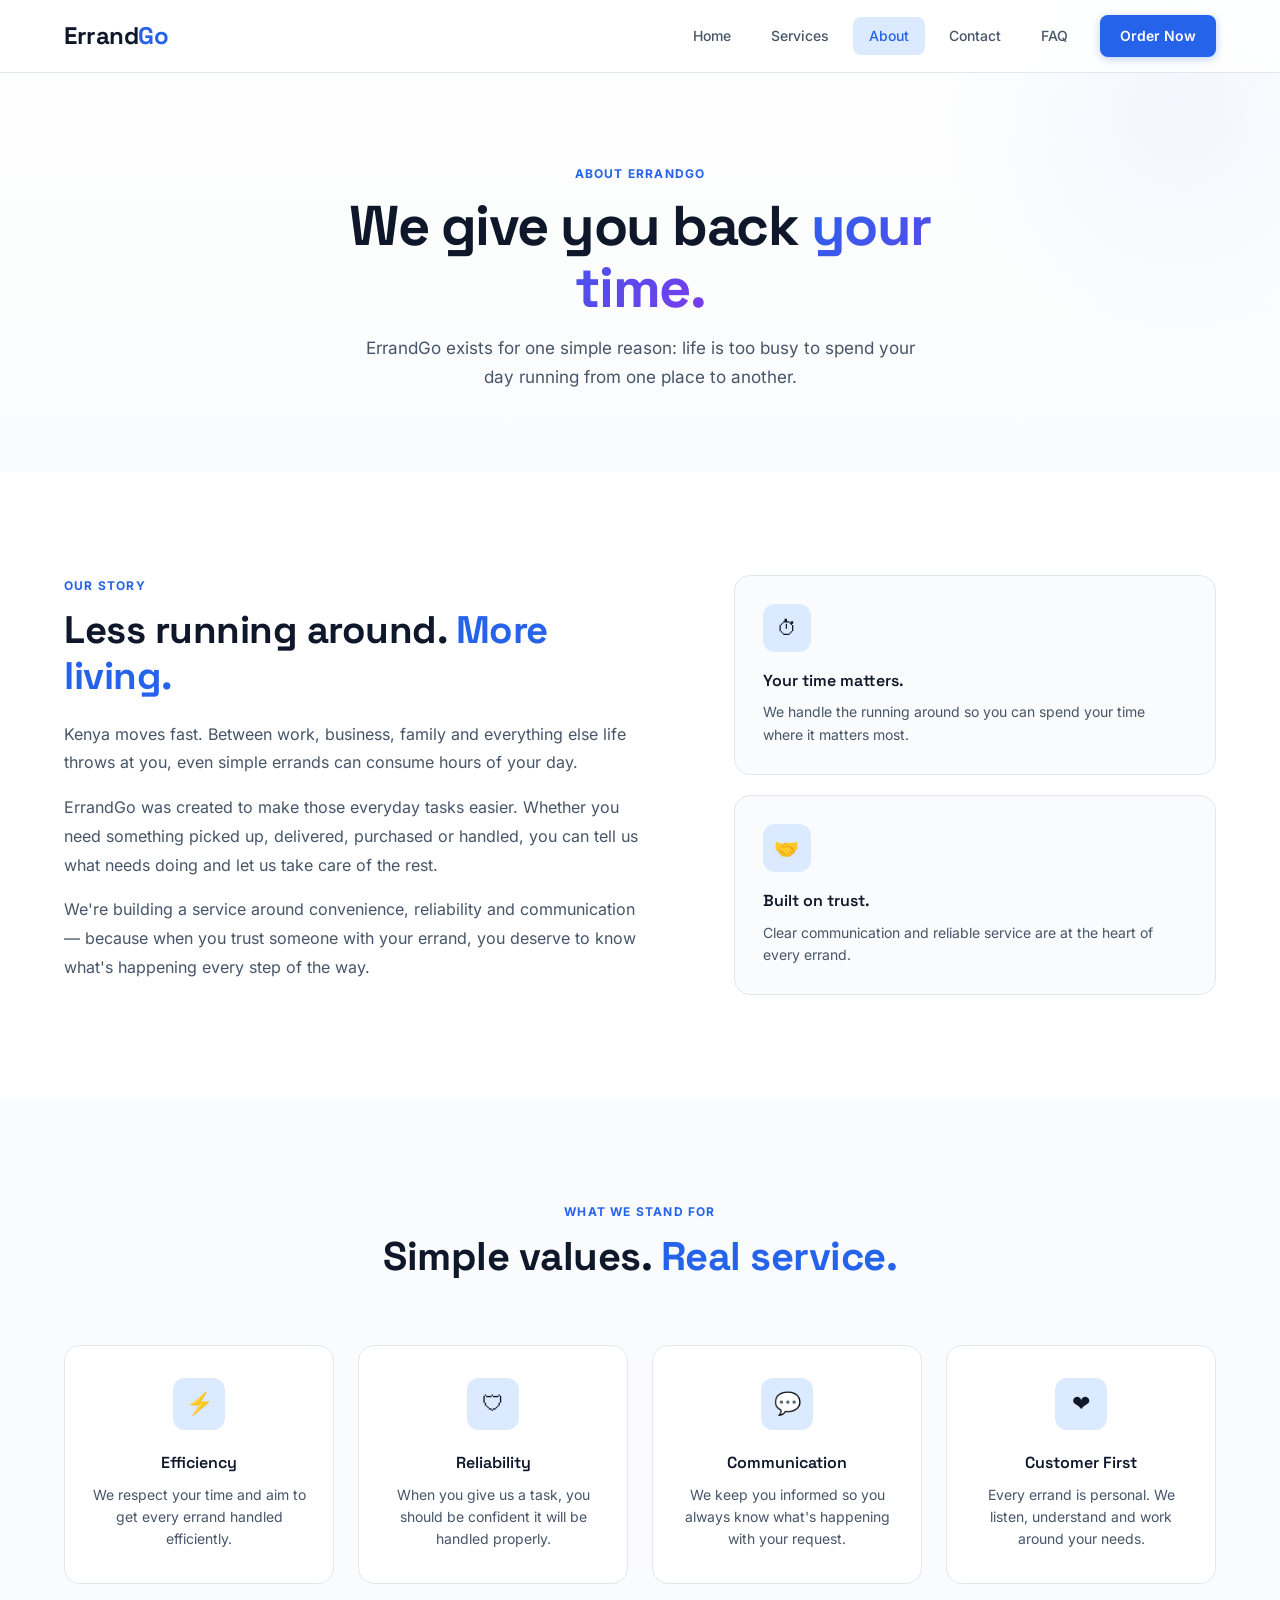
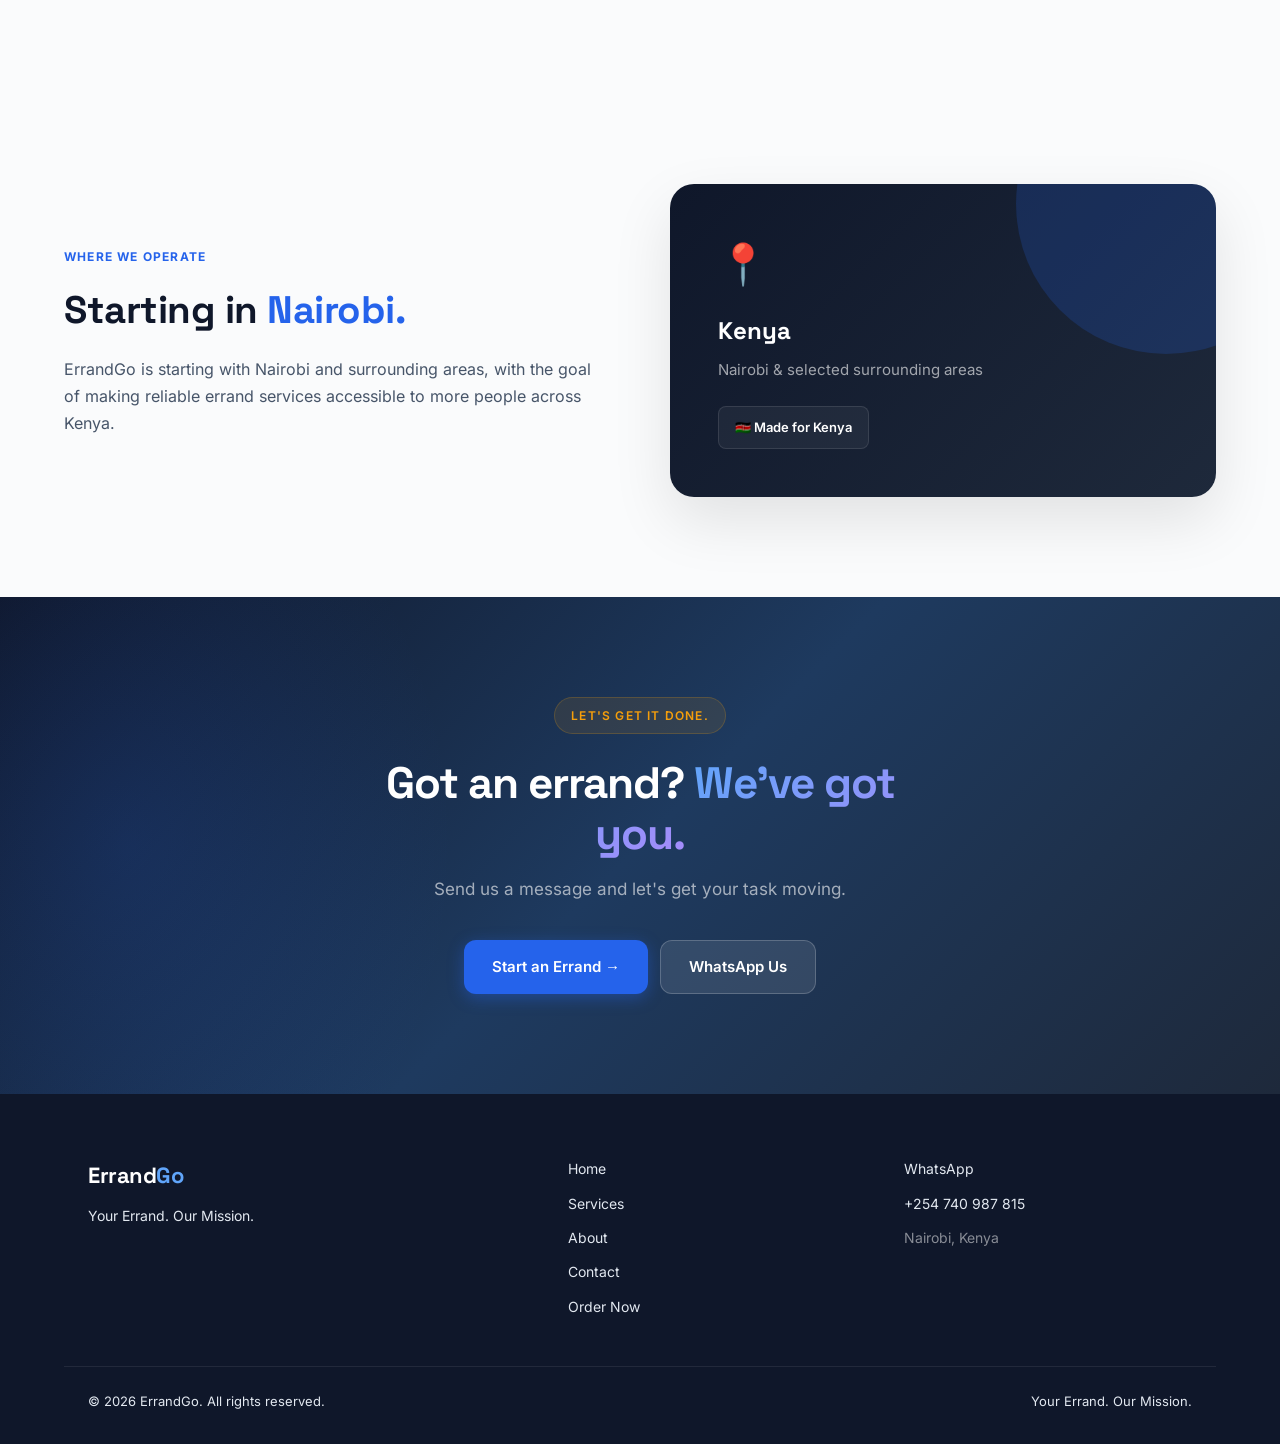
==== about.html @ 39c815e6 "Self-host Inter and Space Grotesk fonts to eliminate layout shift" ====
<!DOCTYPE html>
<html lang="en">

<head>
    <meta charset="UTF-8">

    <meta name="viewport"
          content="width=device-width, initial-scale=1.0">

    <!-- Primary SEO -->
    <title>About ErrandGo Nairobi | Our Story & Mission</title>

    <meta name="description"
          content="Learn about ErrandGo Nairobi, our mission and how we help individuals and businesses save time by handling everyday errands, shopping, deliveries and document runs.">

    <meta name="author"
          content="ErrandGo Nairobi">

    <meta name="robots"
          content="index, follow">

    <meta name="theme-color"
          content="#0f172a">

    <!-- Canonical URL -->
    <link rel="canonical"
          href="https://ochiengdaniel2002-art.github.io/errandgo-nairobi/about.html">

    <!-- Favicons & App Icons -->
<link rel="icon"
      type="image/png"
      sizes="32x32"
      href="favicon-32x32.png">

<link rel="apple-touch-icon"
      sizes="180x180"
      href="apple-touch-icon.png">

<link rel="icon"
      type="image/png"
      sizes="192x192"
      href="icon-192.png">

<link rel="icon"
      type="image/png"
      sizes="512x512"
      href="icon-512.png">

<!-- Web App Manifest -->
<link rel="manifest"
      href="manifest.json">
  <!-- Open Graph / Social Sharing -->
<meta property="og:type"
      content="website">

<meta property="og:title"
      content="About ErrandGo Nairobi | Our Story & Mission">

<meta property="og:description"
      content="Learn about ErrandGo Nairobi, our mission and how we help individuals and businesses save time by handling everyday errands, shopping, deliveries and document runs.">

<meta property="og:url"
      content="https://ochiengdaniel2002-art.github.io/errandgo-nairobi/about.html">

<meta property="og:site_name"
      content="ErrandGo Nairobi">

<meta property="og:locale"
      content="en_KE">

<!-- Open Graph Image -->
<meta property="og:image"
      content="https://ochiengdaniel2002-art.github.io/errandgo-nairobi/og-image.png">

<meta property="og:image:width"
      content="1200">

<meta property="og:image:height"
      content="630">

<meta property="og:image:alt"
      content="ErrandGo Nairobi - Errand and Delivery Services">

<!-- Twitter / X Social Card -->
<meta name="twitter:card"
      content="summary_large_image">

<meta name="twitter:site"
      content="@errandgoNairobi">

<meta name="twitter:creator"
      content="@errandgoNairobi">

<meta name="twitter:title"
      content="About ErrandGo Nairobi | Our Story & Mission">

<meta name="twitter:description"
      content="Learn about ErrandGo Nairobi, our mission and how we help individuals and businesses save time by handling everyday errands, shopping, deliveries and document runs.">

<meta name="twitter:image"
      content="https://ochiengdaniel2002-art.github.io/errandgo-nairobi/og-image.png">

<meta name="twitter:image:alt"
      content="ErrandGo Nairobi - Errand and Delivery Services">

    <!-- Self-hosted fonts -->
    <link rel="preload"
          as="font"
          type="font/woff2"
          href="fonts/inter-latin.woff2"
          crossorigin>

    <link rel="preload"
          as="font"
          type="font/woff2"
          href="fonts/space-grotesk-latin.woff2"
          crossorigin>

    <!-- Main Stylesheet -->
    <link rel="stylesheet"
          href="style.css">

</head>

<body>

<!-- NAVIGATION -->
<header class="navbar">
    <div class="nav-container">
        <a href="index.html" class="logo" aria-label="ErrandGo Home">
            Errand<span>Go</span>
        </a>

        <nav class="nav-links" id="navLinks" aria-label="Main navigation">
            <a href="index.html">Home</a>
<a href="services.html">Services</a>
<a href="about.html" class="active">About</a>
<a href="contact.html">Contact</a>
<a href="index.html#faq">FAQ</a>
<a href="request.html" class="nav-button">Order Now</a>
        </nav>

        <button class="menu-toggle" id="menuToggle" type="button"
                aria-label="Open navigation menu" aria-expanded="false" aria-controls="navLinks">
            <span></span>
            <span></span>
            <span></span>
        </button>
    </div>
</header>

<main>

<!-- PAGE HERO -->
<section class="page-hero">
    <div class="container">
        <div class="page-hero-content">
            <span class="eyebrow">About ErrandGo</span>
            <h1>We give you back <span>your time.</span></h1>
            <p>ErrandGo exists for one simple reason: life is too busy to spend your day running from one place to another.</p>
        </div>
    </div>
</section>

<!-- OUR STORY -->
<section class="about-story">
    <div class="container about-grid">
        <div class="about-text fade-in">
            <span class="eyebrow">Our Story</span>
            <h2>Less running around. <span>More living.</span></h2>
            <p>Kenya moves fast. Between work, business, family and everything else life throws at you, even simple errands can consume hours of your day.</p>
            <p>ErrandGo was created to make those everyday tasks easier. Whether you need something picked up, delivered, purchased or handled, you can tell us what needs doing and let us take care of the rest.</p>
            <p>We're building a service around convenience, reliability and communication &mdash; because when you trust someone with your errand, you deserve to know what's happening every step of the way.</p>
        </div>

        <div class="about-highlight fade-in">
            <div class="highlight-card">
                <span class="highlight-icon">&#9201;</span>
                <h3>Your time matters.</h3>
                <p>We handle the running around so you can spend your time where it matters most.</p>
            </div>
            <div class="highlight-card">
                <span class="highlight-icon">&#129309;</span>
                <h3>Built on trust.</h3>
                <p>Clear communication and reliable service are at the heart of every errand.</p>
            </div>
        </div>
    </div>
</section>

<!-- VALUES -->
<section class="values-section">
    <div class="container">
        <div class="center-heading fade-in">
            <span class="eyebrow">What We Stand For</span>
            <h2>Simple values. <span>Real service.</span></h2>
        </div>

        <div class="values-grid">
            <div class="value-card fade-in">
                <div class="value-icon">&#9889;</div>
                <h3>Efficiency</h3>
                <p>We respect your time and aim to get every errand handled efficiently.</p>
            </div>
            <div class="value-card fade-in">
                <div class="value-icon">&#128737;</div>
                <h3>Reliability</h3>
                <p>When you give us a task, you should be confident it will be handled properly.</p>
            </div>
            <div class="value-card fade-in">
                <div class="value-icon">&#128172;</div>
                <h3>Communication</h3>
                <p>We keep you informed so you always know what's happening with your request.</p>
            </div>
            <div class="value-card fade-in">
                <div class="value-icon">&#10084;</div>
                <h3>Customer First</h3>
                <p>Every errand is personal. We listen, understand and work around your needs.</p>
            </div>
        </div>
    </div>
</section>

<!-- COVERAGE -->
<section class="coverage-section">
    <div class="container coverage-container">
        <div class="fade-in">
            <span class="eyebrow">Where We Operate</span>
            <h2>Starting in <span>Nairobi.</span></h2>
            <p>ErrandGo is starting with Nairobi and surrounding areas, with the goal of making reliable errand services accessible to more people across Kenya.</p>
        </div>

        <div class="coverage-dark-card fade-in">
            <div class="coverage-pin">&#128205;</div>
            <h3>Kenya</h3>
            <p>Nairobi & selected surrounding areas</p>
            <span class="kenya-badge">&#127472;&#127466; Made for Kenya</span>
        </div>
    </div>
</section>

<!-- CTA -->
<section class="cta-section">
    <div class="container">
        <div class="cta-content fade-in">
            <span class="cta-badge">Let's get it done.</span>
            <h2>Got an errand? <span>We've got you.</span></h2>
            <p>Send us a message and let's get your task moving.</p>
            <div class="cta-buttons">
                <a href="request.html" class="cta-button">Start an Errand &rarr;</a>
                <a href="https://wa.me/254740987815?text=Hi%20ErrandGo%2C%20I%27d%20like%20to%20request%20an%20errand."
                   target="_blank" rel="noopener noreferrer" class="cta-button secondary">
                    WhatsApp Us
                </a>
            </div>
        </div>
    </div>
</section>

</main>

<!-- FOOTER -->
<footer class="footer">
    <div class="container">
        <div class="footer-content">
            <div class="footer-brand">
                <a href="index.html" class="logo" aria-label="ErrandGo Home">Errand<span>Go</span></a>
                <p>Your Errand. Our Mission.</p>
            </div>
            <div class="footer-links">
                <a href="index.html">Home</a>
                <a href="services.html">Services</a>
                <a href="about.html">About</a>
                <a href="contact.html">Contact</a>
                <a href="request.html">Order Now</a>
            </div>
            <div class="footer-contact">
                <a href="https://wa.me/254740987815" target="_blank" rel="noopener noreferrer">WhatsApp</a>
                <a href="tel:+254740987815">+254 740 987 815</a>
                <span>Nairobi, Kenya</span>
            </div>
        </div>
        <div class="footer-bottom">
            <p>&copy; <span id="currentYear">2026</span> ErrandGo. All rights reserved.</p>
            <p>Your Errand. Our Mission.</p>
        </div>
    </div>
</footer>

<script src="script.js" defer></script>

</body>
</html>
---- style.css ----
/* =====================================================
   SELF-HOSTED FONTS (SIL Open Font License 1.1)
   Inter: https://rsms.me/inter/  |  Space Grotesk: https://github.com/floriankarsten/space-grotesk
===================================================== */

@font-face {
    font-family: 'Inter';
    font-style: normal;
    font-weight: 400;
    font-display: optional;
    src: url(fonts/inter-latin.woff2) format('woff2');
    unicode-range: U+0000-00FF, U+0131, U+0152-0153, U+02BB-02BC, U+02C6, U+02DA, U+02DC, U+0304, U+0308, U+0329, U+2000-206F, U+20AC, U+2122, U+2191, U+2193, U+2212, U+2215, U+FEFF, U+FFFD;
}

@font-face {
    font-family: 'Inter';
    font-style: normal;
    font-weight: 400;
    font-display: optional;
    src: url(fonts/inter-latin-ext.woff2) format('woff2');
    unicode-range: U+0100-02BA, U+02BD-02C5, U+02C7-02CC, U+02CE-02D7, U+02DD-02FF, U+0304, U+0308, U+0329, U+1D00-1DBF, U+1E00-1E9F, U+1EF2-1EFF, U+2020, U+20A0-20AB, U+20AD-20C0, U+2113, U+2C60-2C7F, U+A720-A7FF;
}

@font-face {
    font-family: 'Inter';
    font-style: normal;
    font-weight: 500;
    font-display: optional;
    src: url(fonts/inter-latin.woff2) format('woff2');
    unicode-range: U+0000-00FF, U+0131, U+0152-0153, U+02BB-02BC, U+02C6, U+02DA, U+02DC, U+0304, U+0308, U+0329, U+2000-206F, U+20AC, U+2122, U+2191, U+2193, U+2212, U+2215, U+FEFF, U+FFFD;
}

@font-face {
    font-family: 'Inter';
    font-style: normal;
    font-weight: 500;
    font-display: optional;
    src: url(fonts/inter-latin-ext.woff2) format('woff2');
    unicode-range: U+0100-02BA, U+02BD-02C5, U+02C7-02CC, U+02CE-02D7, U+02DD-02FF, U+0304, U+0308, U+0329, U+1D00-1DBF, U+1E00-1E9F, U+1EF2-1EFF, U+2020, U+20A0-20AB, U+20AD-20C0, U+2113, U+2C60-2C7F, U+A720-A7FF;
}

@font-face {
    font-family: 'Inter';
    font-style: normal;
    font-weight: 600;
    font-display: optional;
    src: url(fonts/inter-latin.woff2) format('woff2');
    unicode-range: U+0000-00FF, U+0131, U+0152-0153, U+02BB-02BC, U+02C6, U+02DA, U+02DC, U+0304, U+0308, U+0329, U+2000-206F, U+20AC, U+2122, U+2191, U+2193, U+2212, U+2215, U+FEFF, U+FFFD;
}

@font-face {
    font-family: 'Inter';
    font-style: normal;
    font-weight: 600;
    font-display: optional;
    src: url(fonts/inter-latin-ext.woff2) format('woff2');
    unicode-range: U+0100-02BA, U+02BD-02C5, U+02C7-02CC, U+02CE-02D7, U+02DD-02FF, U+0304, U+0308, U+0329, U+1D00-1DBF, U+1E00-1E9F, U+1EF2-1EFF, U+2020, U+20A0-20AB, U+20AD-20C0, U+2113, U+2C60-2C7F, U+A720-A7FF;
}

@font-face {
    font-family: 'Inter';
    font-style: normal;
    font-weight: 700;
    font-display: optional;
    src: url(fonts/inter-latin.woff2) format('woff2');
    unicode-range: U+0000-00FF, U+0131, U+0152-0153, U+02BB-02BC, U+02C6, U+02DA, U+02DC, U+0304, U+0308, U+0329, U+2000-206F, U+20AC, U+2122, U+2191, U+2193, U+2212, U+2215, U+FEFF, U+FFFD;
}

@font-face {
    font-family: 'Inter';
    font-style: normal;
    font-weight: 700;
    font-display: optional;
    src: url(fonts/inter-latin-ext.woff2) format('woff2');
    unicode-range: U+0100-02BA, U+02BD-02C5, U+02C7-02CC, U+02CE-02D7, U+02DD-02FF, U+0304, U+0308, U+0329, U+1D00-1DBF, U+1E00-1E9F, U+1EF2-1EFF, U+2020, U+20A0-20AB, U+20AD-20C0, U+2113, U+2C60-2C7F, U+A720-A7FF;
}

@font-face {
    font-family: 'Space Grotesk';
    font-style: normal;
    font-weight: 600;
    font-display: optional;
    src: url(fonts/space-grotesk-latin.woff2) format('woff2');
    unicode-range: U+0000-00FF, U+0131, U+0152-0153, U+02BB-02BC, U+02C6, U+02DA, U+02DC, U+0304, U+0308, U+0329, U+2000-206F, U+20AC, U+2122, U+2191, U+2193, U+2212, U+2215, U+FEFF, U+FFFD;
}

@font-face {
    font-family: 'Space Grotesk';
    font-style: normal;
    font-weight: 600;
    font-display: optional;
    src: url(fonts/space-grotesk-latin-ext.woff2) format('woff2');
    unicode-range: U+0100-02BA, U+02BD-02C5, U+02C7-02CC, U+02CE-02D7, U+02DD-02FF, U+0304, U+0308, U+0329, U+1D00-1DBF, U+1E00-1E9F, U+1EF2-1EFF, U+2020, U+20A0-20AB, U+20AD-20C0, U+2113, U+2C60-2C7F, U+A720-A7FF;
}

@font-face {
    font-family: 'Space Grotesk';
    font-style: normal;
    font-weight: 700;
    font-display: optional;
    src: url(fonts/space-grotesk-latin.woff2) format('woff2');
    unicode-range: U+0000-00FF, U+0131, U+0152-0153, U+02BB-02BC, U+02C6, U+02DA, U+02DC, U+0304, U+0308, U+0329, U+2000-206F, U+20AC, U+2122, U+2191, U+2193, U+2212, U+2215, U+FEFF, U+FFFD;
}

@font-face {
    font-family: 'Space Grotesk';
    font-style: normal;
    font-weight: 700;
    font-display: optional;
    src: url(fonts/space-grotesk-latin-ext.woff2) format('woff2');
    unicode-range: U+0100-02BA, U+02BD-02C5, U+02C7-02CC, U+02CE-02D7, U+02DD-02FF, U+0304, U+0308, U+0329, U+1D00-1DBF, U+1E00-1E9F, U+1EF2-1EFF, U+2020, U+20A0-20AB, U+20AD-20C0, U+2113, U+2C60-2C7F, U+A720-A7FF;
}

/* =========================================================
   ERRANDGO — PROFESSIONAL DESIGN SYSTEM
   "Your Errand. Our Mission."
========================================================= */

/* =========================================================
   1. RESET & TOKENS
========================================================= */

*,
*::before,
*::after {
    margin: 0;
    padding: 0;
    box-sizing: border-box;
}

:root {
    --color-bg: #fafbfc;
    --color-surface: #ffffff;
    --color-text: #0f172a;
    --color-text-secondary: #475569;
    --color-text-muted: #94a3b8;
    --color-primary: #2563eb;
    --color-primary-dark: #1d4ed8;
    --color-primary-light: #dbeafe;
    --color-accent: #f59e0b;
    --color-accent-light: #fef3c7;
    --color-success: #16a34a;
    --color-success-light: #dcfce7;
    --color-border: #e2e8f0;
    --color-border-light: #f1f5f9;
    --font-body: 'Inter', -apple-system, BlinkMacSystemFont, sans-serif;
    --font-heading: 'Space Grotesk', 'Inter', sans-serif;
    --shadow-sm: 0 1px 2px rgba(0, 0, 0, 0.04);
    --shadow-md: 0 4px 12px rgba(0, 0, 0, 0.06);
    --shadow-lg: 0 12px 40px rgba(0, 0, 0, 0.08);
    --shadow-xl: 0 24px 60px rgba(0, 0, 0, 0.1);
    --radius-sm: 8px;
    --radius-md: 12px;
    --radius-lg: 16px;
    --radius-xl: 24px;
    --transition: 0.25s cubic-bezier(0.4, 0, 0.2, 1);
}

html {
    scroll-behavior: smooth;
    -webkit-font-smoothing: antialiased;
    -moz-osx-font-smoothing: grayscale;
}

body {
    font-family: var(--font-body);
    font-size: 16px;
    line-height: 1.6;
    color: var(--color-text);
    background: var(--color-bg);
    overflow-x: hidden;
}

body.menu-open {
    overflow: hidden;
}

img {
    max-width: 100%;
    display: block;
}

a {
    color: inherit;
    text-decoration: none;
}

button,
input,
select,
textarea {
    font: inherit;
}

button {
    cursor: pointer;
}

.container {
    max-width: 1200px;
    margin: 0 auto;
    padding: 0 24px;
}

/* =========================================================
   2. NAVBAR
========================================================= */

.navbar {
    position: fixed;
    top: 0;
    left: 0;
    right: 0;
    z-index: 1000;
    background: rgba(255, 255, 255, 0.85);
    backdrop-filter: blur(20px) saturate(180%);
    -webkit-backdrop-filter: blur(20px) saturate(180%);
    border-bottom: 1px solid var(--color-border);
    transition: var(--transition);
}

.navbar.scrolled {
    box-shadow: var(--shadow-md);
}

.nav-container {
    max-width: 1200px;
    margin: 0 auto;
    padding: 0 24px;
    display: flex;
    align-items: center;
    justify-content: space-between;
    height: 72px;
}

.logo {
    font-family: var(--font-heading);
    font-size: 1.5rem;
    font-weight: 700;
    color: var(--color-text);
    text-decoration: none;
    letter-spacing: -0.5px;
}

.logo span {
    color: var(--color-primary);
}

.nav-links {
    display: flex;
    align-items: center;
    gap: 8px;
}

.nav-links a {
    font-size: 0.875rem;
    font-weight: 500;
    color: var(--color-text-secondary);
    text-decoration: none;
    padding: 8px 16px;
    border-radius: var(--radius-sm);
    transition: var(--transition);
}

.nav-links a:hover,
.nav-links a.active {
    color: var(--color-primary);
    background: var(--color-primary-light);
}

.nav-links .nav-button {
    background: var(--color-primary);
    color: #ffffff !important;
    padding: 10px 20px;
    border-radius: var(--radius-sm);
    font-weight: 600;
    margin-left: 8px;
    box-shadow: 0 2px 8px rgba(37, 99, 235, 0.3);
    transition: var(--transition);
}

.nav-links .nav-button:hover {
    background: var(--color-primary-dark);
    color: #ffffff !important;
    transform: translateY(-1px);
    box-shadow: 0 4px 16px rgba(37, 99, 235, 0.4);
}
/* Active Order Now button */
.nav-links .nav-button.active {
    background: var(--color-primary-dark);
    color: #ffffff !important;
    box-shadow: 0 4px 16px rgba(37, 99, 235, 0.4);
}
.menu-toggle {
    display: none;
    flex-direction: column;
    gap: 5px;
    background: none;
    border: none;
    cursor: pointer;
    padding: 8px;
    border-radius: var(--radius-sm);
    transition: var(--transition);
}

.menu-toggle:hover {
    background: var(--color-border-light);
}

.menu-toggle span {
    display: block;
    width: 22px;
    height: 2px;
    background: var(--color-text);
    border-radius: 2px;
    transition: var(--transition);
}

.menu-toggle.active span:nth-child(1) {
    transform: translateY(7px) rotate(45deg);
}

.menu-toggle.active span:nth-child(2) {
    opacity: 0;
    width: 0;
}

.menu-toggle.active span:nth-child(3) {
    transform: translateY(-7px) rotate(-45deg);
}

/* =========================================================
   3. HERO (HOMEPAGE)
========================================================= */

.hero {
    padding: 160px 0 100px;
    background: linear-gradient(180deg, #ffffff 0%, var(--color-bg) 100%);
    position: relative;
    overflow: hidden;
}

.hero::before {
    content: '';
    position: absolute;
    top: -200px;
    right: -200px;
    width: 600px;
    height: 600px;
    background: radial-gradient(circle, rgba(37, 99, 235, 0.06) 0%, transparent 70%);
    border-radius: 50%;
    pointer-events: none;
}

.hero::after {
    content: '';
    position: absolute;
    bottom: -100px;
    left: -100px;
    width: 400px;
    height: 400px;
    background: radial-gradient(circle, rgba(245, 158, 11, 0.04) 0%, transparent 70%);
    border-radius: 50%;
    pointer-events: none;
}

.hero-grid {
    display: grid;
    grid-template-columns: 1fr 1fr;
    gap: 80px;
    align-items: center;
}

.hero-badge {
    display: inline-flex;
    align-items: center;
    gap: 8px;
    font-size: 0.8rem;
    font-weight: 600;
    text-transform: uppercase;
    letter-spacing: 0.8px;
    color: var(--color-primary);
    background: var(--color-primary-light);
    padding: 8px 16px;
    border-radius: 100px;
    margin-bottom: 24px;
}

.hero-content h1 {
    font-family: var(--font-heading);
    font-size: clamp(2.5rem, 5vw, 3.75rem);
    font-weight: 800;
    line-height: 1.1;
    letter-spacing: -1.5px;
    color: var(--color-text);
    margin-bottom: 20px;
}

.hero-content h1 span {
    background: linear-gradient(135deg, var(--color-primary), #7c3aed);
    -webkit-background-clip: text;
    -webkit-text-fill-color: transparent;
    background-clip: text;
}

.hero-content > p {
    font-size: 1.125rem;
    line-height: 1.7;
    color: var(--color-text-secondary);
    max-width: 480px;
    margin-bottom: 36px;
}

.hero-buttons {
    display: flex;
    gap: 12px;
    flex-wrap: wrap;
    margin-bottom: 48px;
}

.hero-button {
    display: inline-flex;
    align-items: center;
    gap: 8px;
    padding: 14px 28px;
    font-size: 0.9375rem;
    font-weight: 600;
    text-decoration: none;
    border-radius: var(--radius-md);
    transition: var(--transition);
}

.hero-button.primary {
    background: var(--color-primary);
    color: #ffffff;
    box-shadow: 0 4px 16px rgba(37, 99, 235, 0.3);
}

.hero-button.primary:hover {
    background: var(--color-primary-dark);
    transform: translateY(-2px);
    box-shadow: 0 8px 24px rgba(37, 99, 235, 0.35);
}

.hero-button.secondary {
    background: var(--color-surface);
    color: var(--color-text);
    border: 1px solid var(--color-border);
    box-shadow: var(--shadow-sm);
}

.hero-button.secondary:hover {
    border-color: var(--color-primary);
    color: var(--color-primary);
    transform: translateY(-2px);
    box-shadow: var(--shadow-md);
}

.hero-trust {
    display: flex;
    gap: 32px;
}

.trust-item {
    display: flex;
    align-items: center;
    gap: 12px;
}

.trust-icon {
    width: 40px;
    height: 40px;
    display: flex;
    align-items: center;
    justify-content: center;
    background: var(--color-border-light);
    border-radius: var(--radius-sm);
    font-size: 1.125rem;
}

.trust-item strong {
    display: block;
    font-size: 0.875rem;
    font-weight: 600;
    color: var(--color-text);
}

.trust-item small {
    font-size: 0.75rem;
    color: var(--color-text-muted);
}

/* Hero Visual */
.hero-visual {
    position: relative;
    display: flex;
    justify-content: center;
    align-items: center;
}

.hero-circle {
    position: absolute;
    width: 380px;
    height: 380px;
    border-radius: 50%;
    background: linear-gradient(135deg, var(--color-primary-light), #ede9fe);
    opacity: 0.6;
}

.phone-card {
    position: relative;
    width: 300px;
    background: var(--color-surface);
    border-radius: var(--radius-xl);
    box-shadow: var(--shadow-xl);
    padding: 24px;
    border: 1px solid var(--color-border);
    animation: float 6s ease-in-out infinite;
}

@keyframes float {
    0%, 100% { transform: translateY(0px); }
    50% { transform: translateY(-12px); }
}

.phone-top {
    display: flex;
    justify-content: space-between;
    align-items: center;
    padding-bottom: 16px;
    border-bottom: 1px solid var(--color-border-light);
    margin-bottom: 20px;
    font-size: 0.8125rem;
    font-weight: 600;
    color: var(--color-text-secondary);
}

.phone-top span:last-child {
    color: #22c55e;
}

.phone-main {
    margin-bottom: 20px;
}

.phone-label {
    font-size: 0.6875rem;
    font-weight: 700;
    text-transform: uppercase;
    letter-spacing: 1px;
    color: var(--color-text-muted);
    display: block;
    margin-bottom: 6px;
}

.phone-main h3 {
    font-family: var(--font-heading);
    font-size: 1.25rem;
    font-weight: 700;
    color: var(--color-text);
    margin-bottom: 4px;
}

.phone-main p {
    font-size: 0.875rem;
    color: var(--color-text-secondary);
}

.phone-status {
    display: flex;
    flex-direction: column;
    gap: 12px;
    margin-bottom: 20px;
}

.status-line {
    display: flex;
    align-items: center;
    gap: 12px;
    padding: 10px 12px;
    background: var(--color-border-light);
    border-radius: var(--radius-sm);
    transition: var(--transition);
}

.status-line.active {
    background: var(--color-primary-light);
}

.status-line > span {
    width: 8px;
    height: 8px;
    border-radius: 50%;
    background: var(--color-text-muted);
    flex-shrink: 0;
}

.status-line.active > span {
    background: var(--color-primary);
    box-shadow: 0 0 0 3px rgba(37, 99, 235, 0.2);
}

.status-line strong {
    display: block;
    font-size: 0.8125rem;
    font-weight: 600;
    color: var(--color-text);
}

.status-line small {
    font-size: 0.6875rem;
    color: var(--color-text-muted);
}

.phone-bottom {
    display: flex;
    align-items: center;
    gap: 10px;
    padding-top: 16px;
    border-top: 1px solid var(--color-border-light);
    font-size: 0.8125rem;
    font-weight: 600;
    color: var(--color-text-secondary);
}

.floating-card {
    position: absolute;
    display: flex;
    align-items: center;
    gap: 10px;
    background: var(--color-surface);
    padding: 12px 16px;
    border-radius: var(--radius-md);
    box-shadow: var(--shadow-lg);
    border: 1px solid var(--color-border);
    animation: float 6s ease-in-out infinite;
}

.floating-card > span {
    font-size: 1.25rem;
}

.floating-card strong {
    display: block;
    font-size: 0.8125rem;
    font-weight: 600;
}

.floating-card small {
    font-size: 0.6875rem;
    color: var(--color-text-muted);
}

.floating-card-one {
    top: 20px;
    right: -20px;
    animation-delay: -2s;
}

.floating-card-two {
    bottom: 40px;
    left: -20px;
    animation-delay: -4s;
}

/* =========================================================
   4. SECTION COMMONS
========================================================= */

.section-heading {
    text-align: center;
    max-width: 640px;
    margin: 0 auto 64px;
}

.section-label,
.eyebrow {
    display: inline-block;
    font-size: 0.75rem;
    font-weight: 700;
    text-transform: uppercase;
    letter-spacing: 1.2px;
    color: var(--color-primary);
    margin-bottom: 12px;
}

.section-heading h2 {
    font-family: var(--font-heading);
    font-size: clamp(1.75rem, 3.5vw, 2.5rem);
    font-weight: 700;
    line-height: 1.2;
    letter-spacing: -0.5px;
    color: var(--color-text);
    margin-bottom: 16px;
}

.section-heading h2 span {
    color: var(--color-primary);
}

.section-heading p {
    font-size: 1.0625rem;
    color: var(--color-text-secondary);
    line-height: 1.7;
}

.section-link {
    text-align: center;
    margin-top: 48px;
}

.section-link a {
    font-size: 0.9375rem;
    font-weight: 600;
    color: var(--color-primary);
    text-decoration: none;
    padding: 12px 24px;
    border-radius: var(--radius-sm);
    transition: var(--transition);
}

.section-link a:hover {
    background: var(--color-primary-light);
}

.text-button {
    display: inline-flex;
    align-items: center;
    gap: 6px;
    font-size: 0.9375rem;
    font-weight: 600;
    color: var(--color-primary);
    text-decoration: none;
    transition: var(--transition);
}

.text-button:hover {
    gap: 10px;
}

/* =========================================================
   5. PAGE HERO (INNER PAGES)
========================================================= */

.page-hero {
    padding: 160px 0 80px;
    background: linear-gradient(180deg, #ffffff 0%, var(--color-bg) 100%);
    text-align: center;
    position: relative;
    overflow: hidden;
}

.page-hero::before {
    content: '';
    position: absolute;
    top: -150px;
    right: -150px;
    width: 500px;
    height: 500px;
    background: radial-gradient(circle, rgba(37, 99, 235, 0.05) 0%, transparent 70%);
    border-radius: 50%;
    pointer-events: none;
}

.page-hero-content {
    max-width: 700px;
    margin: 0 auto;
    position: relative;
    z-index: 2;
}

.page-hero h1 {
    font-family: var(--font-heading);
    font-size: clamp(2.25rem, 5vw, 3.5rem);
    font-weight: 800;
    line-height: 1.1;
    letter-spacing: -1.5px;
    color: var(--color-text);
    margin-bottom: 16px;
}

.page-hero h1 span {
    background: linear-gradient(135deg, var(--color-primary), #7c3aed);
    -webkit-background-clip: text;
    -webkit-text-fill-color: transparent;
    background-clip: text;
}

.page-hero p {
    font-size: 1.0625rem;
    color: var(--color-text-secondary);
    line-height: 1.7;
    max-width: 560px;
    margin: 0 auto;
}

/* =========================================================
   6. SERVICES (HOMEPAGE PREVIEW)
========================================================= */

.services-section {
    padding: 100px 0;
    background: var(--color-surface);
}

.services-grid {
    display: grid;
    grid-template-columns: repeat(auto-fit, minmax(260px, 1fr));
    gap: 24px;
}

.service-card {
    position: relative;
    display: block;
    padding: 32px 28px;
    background: var(--color-bg);
    border: 1px solid var(--color-border);
    border-radius: var(--radius-lg);
    text-decoration: none;
    color: inherit;
    transition: var(--transition);
    overflow: hidden;
}

.service-card::before {
    content: '';
    position: absolute;
    top: 0;
    left: 0;
    right: 0;
    height: 3px;
    background: linear-gradient(90deg, var(--color-primary), #7c3aed);
    opacity: 0;
    transition: var(--transition);
}

.service-card:hover {
    transform: translateY(-4px);
    box-shadow: var(--shadow-lg);
    border-color: transparent;
    background: var(--color-surface);
}

.service-card:hover::before {
    opacity: 1;
}

.service-icon {
    width: 48px;
    height: 48px;
    display: flex;
    align-items: center;
    justify-content: center;
    background: var(--color-primary-light);
    border-radius: var(--radius-md);
    font-size: 1.375rem;
    margin-bottom: 20px;
}

.service-number {
    position: absolute;
    top: 28px;
    right: 28px;
    font-family: var(--font-heading);
    font-size: 0.75rem;
    font-weight: 700;
    color: var(--color-text-muted);
    opacity: 0.5;
}

.service-card h3 {
    font-family: var(--font-heading);
    font-size: 1.0625rem;
    font-weight: 600;
    color: var(--color-text);
    margin-bottom: 10px;
}

.service-card p {
    font-size: 0.875rem;
    color: var(--color-text-secondary);
    line-height: 1.6;
    margin-bottom: 20px;
}

.service-action {
    font-size: 0.8125rem;
    font-weight: 600;
    color: var(--color-primary);
    transition: var(--transition);
}

.service-card:hover .service-action {
    letter-spacing: 0.3px;
}

/* =========================================================
   7. SERVICES PAGE (FULL)
========================================================= */

.all-services {
    padding: 100px 0;
    background: var(--color-surface);
}

.full-service-grid {
    display: grid;
    grid-template-columns: repeat(auto-fit, minmax(320px, 1fr));
    gap: 24px;
}

.large-service-card {
    position: relative;
    display: flex;
    flex-direction: column;
    padding: 36px 32px;
    background: var(--color-bg);
    border: 1px solid var(--color-border);
    border-radius: var(--radius-lg);
    transition: var(--transition);
    overflow: hidden;
}

.large-service-card::before {
    content: '';
    position: absolute;
    top: 0;
    left: 0;
    right: 0;
    height: 3px;
    background: linear-gradient(90deg, var(--color-primary), #7c3aed);
    opacity: 0;
    transition: var(--transition);
}

.large-service-card:hover {
    transform: translateY(-4px);
    box-shadow: var(--shadow-lg);
    border-color: transparent;
    background: var(--color-surface);
}

.large-service-card:hover::before {
    opacity: 1;
}

.large-service-icon {
    width: 52px;
    height: 52px;
    display: flex;
    align-items: center;
    justify-content: center;
    background: var(--color-primary-light);
    border-radius: var(--radius-md);
    font-size: 1.5rem;
    margin-bottom: 24px;
}

.large-service-card h3 {
    font-family: var(--font-heading);
    font-size: 1.125rem;
    font-weight: 600;
    color: var(--color-text);
    margin-bottom: 10px;
}

.large-service-card > p {
    font-size: 0.875rem;
    color: var(--color-text-secondary);
    line-height: 1.7;
    margin-bottom: 20px;
}

.large-service-card ul {
    list-style: none;
    margin-bottom: 24px;
    flex: 1;
}

.large-service-card ul li {
    font-size: 0.8125rem;
    color: var(--color-text-secondary);
    padding: 6px 0;
    border-bottom: 1px solid var(--color-border-light);
}

.large-service-card ul li:last-child {
    border-bottom: none;
}

.large-service-card .service-action {
    margin-top: auto;
    display: inline-flex;
    align-items: center;
    gap: 6px;
    font-size: 0.875rem;
    font-weight: 600;
    color: var(--color-primary);
    text-decoration: none;
    transition: var(--transition);
}

.large-service-card .service-action:hover {
    gap: 10px;
}

.special-service {
    background: linear-gradient(135deg, var(--color-primary-light), #ede9fe);
    border-color: transparent;
}

.special-service:hover {
    background: linear-gradient(135deg, var(--color-primary-light), #ede9fe);
}

/* =========================================================
   8. HOW IT WORKS
========================================================= */

.how-section,
.how-it-works {
    padding: 100px 0;
    background: var(--color-bg);
}

.steps-grid {
    display: grid;
    grid-template-columns: repeat(auto-fit, minmax(240px, 1fr));
    gap: 24px;
}

.step-card {
    position: relative;
    padding: 32px 24px;
    background: var(--color-surface);
    border: 1px solid var(--color-border);
    border-radius: var(--radius-lg);
    text-align: center;
    transition: var(--transition);
}

.step-card:hover {
    transform: translateY(-4px);
    box-shadow: var(--shadow-lg);
    border-color: transparent;
}

.step-number {
    font-family: var(--font-heading);
    font-size: 0.75rem;
    font-weight: 700;
    color: var(--color-primary);
    background: var(--color-primary-light);
    width: 32px;
    height: 32px;
    display: inline-flex;
    align-items: center;
    justify-content: center;
    border-radius: 50%;
    margin-bottom: 16px;
}

.step-icon {
    font-size: 2rem;
    margin-bottom: 16px;
}

.step-card h3 {
    font-family: var(--font-heading);
    font-size: 1rem;
    font-weight: 600;
    color: var(--color-text);
    margin-bottom: 8px;
}

.step-card p {
    font-size: 0.875rem;
    color: var(--color-text-secondary);
    line-height: 1.6;
}

/* =========================================================
   9. WHY ERRANDGO
========================================================= */

.why-section {
    padding: 100px 0;
    background: var(--color-surface);
}

.why-grid {
    display: grid;
    grid-template-columns: 1fr 1fr;
    gap: 80px;
    align-items: center;
}

.why-content h2 {
    font-family: var(--font-heading);
    font-size: clamp(1.75rem, 3vw, 2.25rem);
    font-weight: 700;
    line-height: 1.2;
    letter-spacing: -0.5px;
    color: var(--color-text);
    margin-bottom: 16px;
}

.why-content h2 span {
    color: var(--color-primary);
}

.why-content > p {
    font-size: 1rem;
    color: var(--color-text-secondary);
    line-height: 1.7;
    margin-bottom: 36px;
}

.why-list {
    display: flex;
    flex-direction: column;
    gap: 20px;
    margin-bottom: 36px;
}

.why-item {
    display: flex;
    gap: 16px;
    align-items: flex-start;
}

.why-item > span {
    width: 28px;
    height: 28px;
    display: flex;
    align-items: center;
    justify-content: center;
    background: var(--color-success-light);
    color: var(--color-success);
    font-size: 0.75rem;
    font-weight: 700;
    border-radius: 50%;
    flex-shrink: 0;
    margin-top: 2px;
}

.why-item strong {
    display: block;
    font-size: 0.9375rem;
    font-weight: 600;
    color: var(--color-text);
    margin-bottom: 4px;
}

.why-item p {
    font-size: 0.875rem;
    color: var(--color-text-secondary);
    line-height: 1.6;
}

.why-card {
    position: relative;
    background: linear-gradient(135deg, #0f172a 0%, #1e293b 100%);
    border-radius: var(--radius-xl);
    padding: 48px 36px;
    color: #ffffff;
    overflow: hidden;
}

.why-card-glow {
    position: absolute;
    top: -50%;
    right: -50%;
    width: 100%;
    height: 100%;
    background: radial-gradient(circle, rgba(37, 99, 235, 0.3) 0%, transparent 70%);
    pointer-events: none;
}

.why-card-icon {
    font-size: 2.5rem;
    display: block;
    margin-bottom: 24px;
    position: relative;
    z-index: 2;
}

.why-card-label {
    font-size: 0.6875rem;
    font-weight: 700;
    text-transform: uppercase;
    letter-spacing: 1.5px;
    color: rgba(255, 255, 255, 0.5);
    display: block;
    margin-bottom: 12px;
    position: relative;
    z-index: 2;
}

.why-card h3 {
    font-family: var(--font-heading);
    font-size: 1.5rem;
    font-weight: 700;
    margin-bottom: 12px;
    line-height: 1.3;
    position: relative;
    z-index: 2;
}

.why-card h3 span {
    color: var(--color-accent);
}

.why-card > p {
    font-size: 0.9375rem;
    color: rgba(255, 255, 255, 0.7);
    line-height: 1.7;
    margin-bottom: 32px;
    position: relative;
    z-index: 2;
}

.why-card-bottom {
    display: flex;
    justify-content: space-between;
    align-items: center;
    padding-top: 20px;
    border-top: 1px solid rgba(255, 255, 255, 0.1);
    font-size: 0.8125rem;
    font-weight: 600;
    color: rgba(255, 255, 255, 0.5);
    position: relative;
    z-index: 2;
}

/* =========================================================
   10. COVERAGE
========================================================= */

.coverage-section {
    padding: 100px 0;
    background: var(--color-bg);
}

.coverage-card {
    display: flex;
    align-items: center;
    justify-content: space-between;
    gap: 48px;
    padding: 48px;
    background: var(--color-surface);
    border: 1px solid var(--color-border);
    border-radius: var(--radius-xl);
    box-shadow: var(--shadow-md);
}

.coverage-content h2 {
    font-family: var(--font-heading);
    font-size: clamp(1.5rem, 2.5vw, 2rem);
    font-weight: 700;
    letter-spacing: -0.5px;
    color: var(--color-text);
    margin-bottom: 12px;
}

.coverage-content h2 span {
    color: var(--color-primary);
}

.coverage-content p {
    font-size: 1rem;
    color: var(--color-text-secondary);
    line-height: 1.7;
    margin-bottom: 20px;
}

.coverage-location {
    display: flex;
    flex-direction: column;
    align-items: center;
    gap: 8px;
    padding: 32px 40px;
    background: var(--color-border-light);
    border-radius: var(--radius-lg);
    text-align: center;
}

.location-icon {
    font-size: 2.5rem;
    margin-bottom: 8px;
}

.coverage-location strong {
    font-family: var(--font-heading);
    font-size: 1.125rem;
    font-weight: 700;
    color: var(--color-text);
}

.coverage-location span {
    font-size: 0.875rem;
    color: var(--color-text-secondary);
}

/* Coverage page variant */
.coverage-container {
    display: grid;
    grid-template-columns: 1fr 1fr;
    gap: 60px;
    align-items: center;
}

.coverage-container h2 {
    font-family: var(--font-heading);
    font-size: clamp(1.75rem, 3vw, 2.5rem);
    font-weight: 700;
    letter-spacing: -0.5px;
    margin-bottom: 16px;
}

.coverage-container h2 span {
    color: var(--color-primary);
}

.coverage-container > div:first-child p {
    font-size: 1rem;
    color: var(--color-text-secondary);
    line-height: 1.7;
}

.coverage-dark-card {
    position: relative;
    overflow: hidden;
    padding: 48px;
    border-radius: var(--radius-xl);
    background: linear-gradient(135deg, #0f172a, #1e293b);
    color: #ffffff;
    box-shadow: var(--shadow-xl);
}

.coverage-dark-card::before {
    content: '';
    position: absolute;
    width: 300px;
    height: 300px;
    right: -100px;
    top: -130px;
    border-radius: 50%;
    background: rgba(37, 99, 235, 0.2);
}

.coverage-dark-card > * {
    position: relative;
    z-index: 2;
}

.coverage-pin {
    font-size: 2.5rem;
    margin-bottom: 16px;
}

.coverage-dark-card h3 {
    font-family: var(--font-heading);
    font-size: 1.5rem;
    font-weight: 700;
    margin-bottom: 8px;
}

.coverage-dark-card p {
    font-size: 0.9375rem;
    color: rgba(255, 255, 255, 0.6);
    margin-bottom: 24px;
}

.kenya-badge {
    display: inline-flex;
    align-items: center;
    gap: 8px;
    padding: 10px 16px;
    border: 1px solid rgba(255, 255, 255, 0.1);
    border-radius: var(--radius-sm);
    background: rgba(255, 255, 255, 0.05);
    font-size: 0.8125rem;
    font-weight: 600;
}

/* =========================================================
   11. CTA
========================================================= */

.cta-section {
    padding: 100px 0;
    background: linear-gradient(135deg, #0f172a 0%, #1e3a5f 50%, #1e293b 100%);
    position: relative;
    overflow: hidden;
}

.cta-section::before {
    content: '';
    position: absolute;
    top: -50%;
    left: -20%;
    width: 60%;
    height: 200%;
    background: radial-gradient(ellipse, rgba(37, 99, 235, 0.15) 0%, transparent 60%);
    pointer-events: none;
}

.cta-content {
    position: relative;
    text-align: center;
    max-width: 600px;
    margin: 0 auto;
}

.cta-badge {
    display: inline-block;
    font-size: 0.75rem;
    font-weight: 600;
    text-transform: uppercase;
    letter-spacing: 1.2px;
    color: var(--color-accent);
    background: rgba(245, 158, 11, 0.1);
    padding: 8px 16px;
    border-radius: 100px;
    border: 1px solid rgba(245, 158, 11, 0.2);
    margin-bottom: 24px;
}

.cta-content h2,
.cta-section h2 {
    font-family: var(--font-heading);
    font-size: clamp(2rem, 4vw, 2.75rem);
    font-weight: 800;
    line-height: 1.15;
    letter-spacing: -1px;
    color: #ffffff;
    margin-bottom: 16px;
}

.cta-content h2 span,
.cta-section h2 span {
    background: linear-gradient(135deg, #60a5fa, #a78bfa);
    -webkit-background-clip: text;
    -webkit-text-fill-color: transparent;
    background-clip: text;
}

.cta-content > p,
.cta-section p {
    font-size: 1.0625rem;
    color: rgba(255, 255, 255, 0.6);
    line-height: 1.7;
    margin-bottom: 36px;
}

.cta-buttons {
    display: flex;
    justify-content: center;
    gap: 12px;
    flex-wrap: wrap;
}

.cta-button {
    display: inline-flex;
    align-items: center;
    gap: 8px;
    padding: 14px 28px;
    font-size: 0.9375rem;
    font-weight: 600;
    text-decoration: none;
    border-radius: var(--radius-md);
    transition: var(--transition);
    background: var(--color-primary);
    color: #ffffff;
    box-shadow: 0 4px 16px rgba(37, 99, 235, 0.4);
}

.cta-button:hover {
    background: var(--color-primary-dark);
    transform: translateY(-2px);
    box-shadow: 0 8px 24px rgba(37, 99, 235, 0.5);
}

.cta-button.secondary {
    background: rgba(255, 255, 255, 0.1);
    color: #ffffff;
    border: 1px solid rgba(255, 255, 255, 0.2);
    box-shadow: none;
}

.cta-button.secondary:hover {
    background: rgba(255, 255, 255, 0.15);
    border-color: rgba(255, 255, 255, 0.3);
    box-shadow: none;
}

/* Inline CTA variant (services page) */
.cta {
    display: flex;
    align-items: center;
    justify-content: space-between;
    gap: 36px;
    padding: 48px;
    border-radius: var(--radius-xl);
    background: rgba(255, 255, 255, 0.05);
    border: 1px solid rgba(255, 255, 255, 0.1);
}

.cta > div {
    text-align: left;
}

.cta > div p {
    margin-bottom: 0;
}

/* =========================================================
   12. ABOUT PAGE
========================================================= */

.about-story {
    padding: 100px 0;
    background: var(--color-surface);
}

.about-grid {
    display: grid;
    grid-template-columns: 1.1fr 0.9fr;
    gap: 80px;
    align-items: center;
}

.about-text h2 {
    font-family: var(--font-heading);
    font-size: clamp(1.75rem, 3vw, 2.5rem);
    font-weight: 700;
    line-height: 1.2;
    letter-spacing: -0.5px;
    margin-bottom: 20px;
}

.about-text h2 span {
    color: var(--color-primary);
}

.about-text p {
    font-size: 1rem;
    color: var(--color-text-secondary);
    line-height: 1.8;
    margin-bottom: 16px;
}

.about-highlight {
    display: grid;
    gap: 20px;
}

.highlight-card {
    padding: 28px;
    background: var(--color-bg);
    border: 1px solid var(--color-border);
    border-radius: var(--radius-lg);
    transition: var(--transition);
}

.highlight-card:hover {
    transform: translateY(-4px);
    box-shadow: var(--shadow-lg);
    border-color: transparent;
}

.highlight-icon {
    width: 48px;
    height: 48px;
    display: flex;
    align-items: center;
    justify-content: center;
    background: var(--color-primary-light);
    border-radius: var(--radius-md);
    font-size: 1.25rem;
    margin-bottom: 16px;
}

.highlight-card h3 {
    font-family: var(--font-heading);
    font-size: 1rem;
    font-weight: 600;
    margin-bottom: 8px;
}

.highlight-card p {
    font-size: 0.875rem;
    color: var(--color-text-secondary);
    line-height: 1.6;
}

/* Values */
.values-section {
    padding: 100px 0;
    background: var(--color-bg);
}

.center-heading {
    text-align: center;
    max-width: 640px;
    margin: 0 auto 64px;
}

.center-heading h2 {
    font-family: var(--font-heading);
    font-size: clamp(1.75rem, 3.5vw, 2.5rem);
    font-weight: 700;
    line-height: 1.2;
    letter-spacing: -0.5px;
}

.center-heading h2 span {
    color: var(--color-primary);
}

.values-grid {
    display: grid;
    grid-template-columns: repeat(auto-fit, minmax(240px, 1fr));
    gap: 24px;
}

.value-card {
    padding: 32px 24px;
    background: var(--color-surface);
    border: 1px solid var(--color-border);
    border-radius: var(--radius-lg);
    text-align: center;
    transition: var(--transition);
}

.value-card:hover {
    transform: translateY(-4px);
    box-shadow: var(--shadow-lg);
    border-color: transparent;
}

.value-icon {
    width: 52px;
    height: 52px;
    margin: 0 auto 20px;
    display: flex;
    align-items: center;
    justify-content: center;
    background: var(--color-primary-light);
    border-radius: var(--radius-md);
    font-size: 1.375rem;
}

.value-card h3 {
    font-family: var(--font-heading);
    font-size: 1rem;
    font-weight: 600;
    margin-bottom: 8px;
}

.value-card p {
    font-size: 0.875rem;
    color: var(--color-text-secondary);
    line-height: 1.6;
}

/* =========================================================
   13. CONTACT PAGE
========================================================= */

.contact-section {
    padding: 100px 0;
    background: var(--color-surface);
}

.contact-grid {
    display: grid;
    grid-template-columns: 1fr 1fr;
    gap: 60px;
    align-items: start;
}

.contact-info h2 {
    font-family: var(--font-heading);
    font-size: clamp(1.75rem, 3vw, 2.25rem);
    font-weight: 700;
    line-height: 1.2;
    letter-spacing: -0.5px;
    margin-bottom: 16px;
}

.contact-info h2 span {
    color: var(--color-primary);
}

.contact-intro {
    font-size: 1rem;
    color: var(--color-text-secondary);
    line-height: 1.7;
    margin-bottom: 36px;
}

.contact-method {
    display: flex;
    align-items: center;
    gap: 16px;
    padding: 20px;
    background: var(--color-bg);
    border: 1px solid var(--color-border);
    border-radius: var(--radius-md);
    margin-bottom: 12px;
    transition: var(--transition);
    text-decoration: none;
    color: inherit;
}

.contact-method:hover {
    transform: translateY(-2px);
    box-shadow: var(--shadow-md);
    border-color: var(--color-primary);
}

.contact-icon {
    width: 44px;
    height: 44px;
    display: flex;
    align-items: center;
    justify-content: center;
    background: var(--color-primary-light);
    border-radius: var(--radius-sm);
    font-size: 1.25rem;
    flex-shrink: 0;
}

.contact-method-content {
    flex: 1;
}

.contact-method-content span {
    display: block;
    font-size: 0.6875rem;
    font-weight: 700;
    text-transform: uppercase;
    letter-spacing: 0.8px;
    color: var(--color-text-muted);
    margin-bottom: 2px;
}

.contact-method-content strong {
    display: block;
    font-size: 0.9375rem;
    font-weight: 600;
    color: var(--color-text);
}

.contact-method-content small {
    font-size: 0.8125rem;
    color: var(--color-text-secondary);
}

.contact-arrow {
    font-size: 1.125rem;
    color: var(--color-text-muted);
    transition: var(--transition);
}

.contact-method:hover .contact-arrow {
    color: var(--color-primary);
    transform: translateX(4px);
}

/* Contact dark card */
.contact-card {
    position: relative;
    padding: 40px 36px;
    background: linear-gradient(135deg, #0f172a, #1e293b);
    border-radius: var(--radius-xl);
    color: #ffffff;
    overflow: hidden;
}

.contact-card::before {
    content: '';
    position: absolute;
    top: -50%;
    right: -30%;
    width: 80%;
    height: 150%;
    background: radial-gradient(circle, rgba(37, 99, 235, 0.2) 0%, transparent 60%);
    pointer-events: none;
}

.contact-card > * {
    position: relative;
    z-index: 2;
}

.contact-card-icon {
    font-size: 2.5rem;
    margin-bottom: 20px;
}

.contact-card-label {
    display: block;
    font-size: 0.6875rem;
    font-weight: 700;
    text-transform: uppercase;
    letter-spacing: 1.5px;
    color: rgba(255, 255, 255, 0.5);
    margin-bottom: 12px;
}

.contact-card h2 {
    font-family: var(--font-heading);
    font-size: 1.5rem;
    font-weight: 700;
    margin-bottom: 12px;
    line-height: 1.3;
}

.contact-card h2 span {
    color: var(--color-accent);
}

.contact-card > p {
    font-size: 0.9375rem;
    color: rgba(255, 255, 255, 0.6);
    line-height: 1.7;
    margin-bottom: 28px;
}

.contact-card-button {
    display: flex;
    align-items: center;
    justify-content: center;
    gap: 8px;
    width: 100%;
    padding: 14px 24px;
    background: var(--color-primary);
    color: #ffffff;
    font-size: 0.9375rem;
    font-weight: 600;
    border-radius: var(--radius-md);
    text-decoration: none;
    transition: var(--transition);
    box-shadow: 0 4px 16px rgba(37, 99, 235, 0.3);
}

.contact-card-button:hover {
    background: var(--color-primary-dark);
    transform: translateY(-2px);
}

.contact-card-divider {
    display: flex;
    align-items: center;
    gap: 16px;
    margin: 20px 0;
    color: rgba(255, 255, 255, 0.3);
    font-size: 0.8125rem;
}

.contact-card-divider::before,
.contact-card-divider::after {
    content: '';
    flex: 1;
    height: 1px;
    background: rgba(255, 255, 255, 0.1);
}

.contact-whatsapp-button {
    display: flex;
    align-items: center;
    justify-content: center;
    gap: 8px;
    width: 100%;
    padding: 14px 24px;
    background: rgba(255, 255, 255, 0.08);
    border: 1px solid rgba(255, 255, 255, 0.15);
    color: #ffffff;
    font-size: 0.9375rem;
    font-weight: 600;
    border-radius: var(--radius-md);
    text-decoration: none;
    transition: var(--transition);
}

.contact-whatsapp-button:hover {
    background: rgba(255, 255, 255, 0.12);
    border-color: rgba(255, 255, 255, 0.25);
}

.contact-card-note {
    margin-top: 20px;
    text-align: center;
    font-size: 0.8125rem;
    color: rgba(255, 255, 255, 0.4);
}

/* FAQ cards (legacy/static FAQ styling) */
.faq-card {
    padding: 28px;
    background: var(--color-surface);
    border: 1px solid var(--color-border);
    border-radius: var(--radius-lg);
    transition: var(--transition);
}

.faq-card:hover {
    transform: translateY(-2px);
    box-shadow: var(--shadow-md);
}

.faq-number {
    font-family: var(--font-heading);
    font-size: 0.75rem;
    font-weight: 700;
    color: var(--color-primary);
    background: var(--color-primary-light);
    width: 32px;
    height: 32px;
    display: inline-flex;
    align-items: center;
    justify-content: center;
    border-radius: 50%;
    margin-bottom: 16px;
}

.faq-card h3 {
    font-family: var(--font-heading);
    font-size: 1rem;
    font-weight: 600;
    color: var(--color-text);
    margin-bottom: 8px;
}

.faq-card p {
    font-size: 0.875rem;
    color: var(--color-text-secondary);
    line-height: 1.7;
}

/* =========================================================
   14. REQUEST PAGE
========================================================= */

.request-section {
    padding: 100px 0 80px;
    background: var(--color-bg);
}

.request-container {
    max-width: 900px;
    margin: 0 auto;
    padding: 0 24px;
}

.request-card {
    background: var(--color-surface);
    border: 1px solid var(--color-border);
    border-radius: var(--radius-xl);
    box-shadow: var(--shadow-xl);
    overflow: hidden;
}

.request-header {
    padding: 40px;
    text-align: center;
    border-bottom: 1px solid var(--color-border-light);
    background: linear-gradient(180deg, var(--color-border-light), transparent);
}

.request-header-icon {
    width: 56px;
    height: 56px;
    margin: 0 auto 16px;
    display: flex;
    align-items: center;
    justify-content: center;
    background: var(--color-primary-light);
    border-radius: var(--radius-md);
    font-size: 1.5rem;
}

.request-header h2 {
    font-family: var(--font-heading);
    font-size: 1.5rem;
    font-weight: 700;
    letter-spacing: -0.5px;
    margin-bottom: 8px;
}

.request-header p {
    font-size: 0.9375rem;
    color: var(--color-text-secondary);
}

/* Form */
.form-section {
    padding: 36px 40px;
    border-bottom: 1px solid var(--color-border-light);
}

.form-section:last-of-type {
    border-bottom: none;
}

.form-section-title {
    display: flex;
    align-items: flex-start;
    gap: 14px;
    margin-bottom: 24px;
}

.form-section-title > span {
    width: 36px;
    height: 36px;
    flex-shrink: 0;
    display: flex;
    align-items: center;
    justify-content: center;
    background: var(--color-primary-light);
    color: var(--color-primary);
    font-family: var(--font-heading);
    font-size: 0.75rem;
    font-weight: 700;
    border-radius: 50%;
}

.form-section-title h3 {
    font-family: var(--font-heading);
    font-size: 1rem;
    font-weight: 600;
    margin-bottom: 4px;
}

.form-section-title p {
    font-size: 0.8125rem;
    color: var(--color-text-muted);
}

.form-grid {
    display: grid;
    grid-template-columns: repeat(2, 1fr);
    gap: 20px;
}

.form-group {
    display: flex;
    flex-direction: column;
    gap: 6px;
}

.form-group.full-width {
    grid-column: 1 / -1;
}

.form-group label {
    font-size: 0.8125rem;
    font-weight: 600;
    color: var(--color-text);
}

.form-group label span {
    color: var(--color-primary);
}

.form-group input,
.form-group select,
.form-group textarea {
    width: 100%;
    padding: 12px 16px;
    border: 1px solid var(--color-border);
    border-radius: var(--radius-sm);
    outline: none;
    background: var(--color-bg);
    color: var(--color-text);
    font-size: 0.9375rem;
    transition: var(--transition);
}

.form-group input:hover,
.form-group select:hover,
.form-group textarea:hover {
    border-color: var(--color-text-muted);
}

.form-group input:focus,
.form-group select:focus,
.form-group textarea:focus {
    border-color: var(--color-primary);
    box-shadow: 0 0 0 3px rgba(37, 99, 235, 0.1);
    background: var(--color-surface);
}

.form-group input::placeholder,
.form-group textarea::placeholder {
    color: var(--color-text-muted);
}

.form-group textarea {
    min-height: 140px;
    resize: vertical;
}

.form-note {
    margin-top: 12px;
    font-size: 0.8125rem;
    color: var(--color-text-muted);
}

/* Submit */
.request-submit {
    padding: 0 40px 40px;
}

.submit-button {
    width: 100%;
    min-height: 54px;
    border: none;
    border-radius: var(--radius-md);
    background: var(--color-primary);
    color: #ffffff;
    font-size: 1rem;
    font-weight: 600;
    display: flex;
    align-items: center;
    justify-content: center;
    gap: 10px;
    cursor: pointer;
    box-shadow: 0 4px 16px rgba(37, 99, 235, 0.3);
    transition: var(--transition);
}

.submit-button:hover {
    background: var(--color-primary-dark);
    transform: translateY(-2px);
    box-shadow: 0 8px 24px rgba(37, 99, 235, 0.4);
}

.submit-arrow {
    font-size: 1.125rem;
}

.secure-note {
    margin-top: 16px;
    text-align: center;
    font-size: 0.8125rem;
    color: var(--color-text-muted);
}

/* Help card */
.request-help {
    margin-top: 24px;
    padding: 24px 28px;
    display: flex;
    align-items: center;
    gap: 16px;
    background: var(--color-primary-light);
    border: 1px solid rgba(37, 99, 235, 0.15);
    border-radius: var(--radius-lg);
}

.request-help-icon {
    width: 44px;
    height: 44px;
    flex-shrink: 0;
    display: flex;
    align-items: center;
    justify-content: center;
    background: var(--color-surface);
    border-radius: var(--radius-sm);
    font-size: 1.25rem;
}

.request-help > div:nth-child(2) {
    flex: 1;
}

.request-help h3 {
    font-family: var(--font-heading);
    font-size: 0.9375rem;
    font-weight: 600;
    margin-bottom: 4px;
}

.request-help p {
    font-size: 0.875rem;
    color: var(--color-text-secondary);
    margin: 0;
}

.help-button {
    display: inline-flex;
    align-items: center;
    justify-content: center;
    flex-shrink: 0;
    padding: 11px 18px;
    background: var(--color-primary);
    color: #ffffff;
    font-size: 0.875rem;
    font-weight: 600;
    border-radius: var(--radius-sm);
    text-decoration: none;
    white-space: nowrap;
    transition: var(--transition);
}

.help-button:hover {
    background: var(--color-primary-dark);
    transform: translateY(-2px);
    color: #ffffff;
}

/* =========================================================
   15. FOOTER
========================================================= */

.footer,
footer {
    padding: 64px 0 32px;
    background: #0f172a;
}

.footer-content,
.footer-container {
    display: grid;
    grid-template-columns: 1.5fr 1fr 1fr;
    gap: 48px;
    padding-bottom: 48px;
    border-bottom: 1px solid rgba(255, 255, 255, 0.08);
    max-width: 1200px;
    margin: 0 auto;
    padding-left: 24px;
    padding-right: 24px;
}

.footer-brand .logo {
    color: #ffffff;
    font-size: 1.375rem;
    display: inline-block;
    margin-bottom: 12px;
}

.footer-brand .logo span {
    color: #60a5fa;
}

.footer-brand p {
    font-size: 0.875rem;
    color: rgba(255, 255, 255, 0.4);
}

.footer-links {
    display: flex;
    flex-direction: column;
    gap: 12px;
}

.footer-links a {
    font-size: 0.875rem;
    color: rgba(255, 255, 255, 0.5);
    text-decoration: none;
    transition: var(--transition);
}

.footer-links a:hover {
    color: #ffffff;
}

.footer-contact {
    display: flex;
    flex-direction: column;
    gap: 12px;
}

.footer-contact a,
.footer-contact span,
.footer-contact p {
    font-size: 0.875rem;
    color: rgba(255, 255, 255, 0.5);
    text-decoration: none;
    transition: var(--transition);
    margin: 0;
}

.footer-contact a:hover {
    color: #ffffff;
}

.footer-bottom,
.copyright {
    display: flex;
    justify-content: space-between;
    align-items: center;
    padding-top: 24px;
    max-width: 1200px;
    margin: 0 auto;
    padding-left: 24px;
    padding-right: 24px;
}

.footer-bottom p,
.copyright p {
    font-size: 0.8125rem;
    color: rgba(255, 255, 255, 0.3);
}

/* =========================================================
   16. ANIMATIONS
========================================================= */

.fade-in {
    opacity: 0;
    transform: translateY(24px);
    transition: opacity 0.6s ease, transform 0.6s ease;
}

.fade-in.visible {
    opacity: 1;
    transform: translateY(0);
}
/* =========================================================
   PERFORMANCE — SHOW ABOVE-THE-FOLD CONTENT IMMEDIATELY
========================================================= */

.hero .fade-in,
.page-hero .fade-in {
    opacity: 1;
    transform: none;
}
/* =========================================================
   17. RESPONSIVE — TABLET
========================================================= */

@media (max-width: 1024px) {
    .hero-grid {
        grid-template-columns: 1fr;
        gap: 60px;
        text-align: center;
    }

    .hero-content > p {
        margin: 0 auto 36px;
    }

    .hero-buttons {
        justify-content: center;
    }

    .hero-trust {
        justify-content: center;
    }

    .why-grid,
    .about-grid,
    .coverage-container {
        grid-template-columns: 1fr;
        gap: 48px;
    }

    .coverage-card {
        flex-direction: column;
        text-align: center;
    }

    .contact-grid {
        grid-template-columns: 1fr;
    }

    .footer-content,
    .footer-container {
        grid-template-columns: 1fr 1fr;
    }
}

/* =========================================================
   18. RESPONSIVE — MOBILE
========================================================= */

@media (max-width: 768px) {
    .nav-links {
        display: none;
        position: absolute;
        top: 72px;
        left: 12px;
        right: 12px;
        flex-direction: column;
        background: rgba(255, 255, 255, 0.98);
        backdrop-filter: blur(20px);
        padding: 16px;
        border: 1px solid var(--color-border);
        border-radius: var(--radius-lg);
        box-shadow: var(--shadow-xl);
        gap: 4px;
        opacity: 0;
        visibility: hidden;
        transform: translateY(-8px) scale(0.98);
        transition: opacity 0.2s ease, visibility 0.2s ease, transform 0.2s ease;
    }

    .nav-links.open {
        display: flex;
        opacity: 1;
        visibility: visible;
        transform: translateY(0) scale(1);
    }

    .nav-links a {
        padding: 12px 16px;
        width: 100%;
        text-align: center;
        border-radius: var(--radius-sm);
    }

    .nav-links .nav-button {
        margin-left: 0;
        margin-top: 8px;
    }

    .menu-toggle {
        display: flex;
    }

    .hero {
        padding: 120px 0 60px;
    }

    .hero-trust {
        flex-direction: column;
        align-items: center;
        gap: 16px;
    }

    .hero-visual {
        display: none;
    }

    .page-hero {
        padding: 120px 0 60px;
    }

    .services-section,
    .all-services,
    .how-section,
    .how-it-works,
    .why-section,
    .coverage-section,
    .about-story,
    .values-section,
    .contact-section,
    .faq-section,
    .cta-section {
        padding: 64px 0;
    }

    .services-grid,
    .full-service-grid,
    .steps-grid,
    .faq-grid {
        grid-template-columns: 1fr;
    }

    .values-grid {
        grid-template-columns: 1fr 1fr;
    }

    .cta {
        flex-direction: column;
        text-align: center;
        padding: 36px 24px;
    }

    .cta > div {
        text-align: center;
    }

    .cta-button {
        width: 100%;
        justify-content: center;
    }

    .request-section {
        padding: 90px 0 60px;
    }

    .request-container {
        padding: 0 16px;
    }

    .request-header {
        padding: 28px 20px;
    }

    .form-section {
        padding: 28px 20px;
    }

    .form-grid {
        grid-template-columns: 1fr;
    }

    .request-submit {
        padding: 0 20px 28px;
    }

    .request-help {
        flex-direction: column;
        text-align: center;
    }

    .help-button {
        width: 100%;
    }

    .coverage-card {
        padding: 32px 24px;
    }

    .footer-content,
    .footer-container {
        grid-template-columns: 1fr;
        gap: 32px;
    }

    .footer-bottom,
    .copyright {
        flex-direction: column;
        gap: 8px;
        text-align: center;
    }
}

/* =========================================================
   19. SMALL PHONES
========================================================= */

@media (max-width: 480px) {
    .container {
        padding: 0 16px;
    }

    .values-grid {
        grid-template-columns: 1fr;
    }

    .hero-buttons {
        flex-direction: column;
        width: 100%;
    }

    .hero-button {
        width: 100%;
        justify-content: center;
    }
}

/* =========================================================
   20. REDUCED MOTION
========================================================= */

@media (prefers-reduced-motion: reduce) {
    html {
        scroll-behavior: auto;
    }

    *,
    *::before,
    *::after {
        animation-duration: 0.01ms !important;
        animation-iteration-count: 1 !important;
        transition-duration: 0.01ms !important;
    }

    .fade-in {
        opacity: 1;
        transform: none;
    }
}
/* =========================================================
   FLOATING WHATSAPP BUTTON
========================================================= */

.floating-whatsapp {
    position: fixed;
    right: 24px;
    bottom: 24px;
    z-index: 9999;

    display: flex;
    align-items: center;
    gap: 10px;

    padding: 13px 18px;

    background: #25D366;
    color: #ffffff;

    border-radius: 50px;

    text-decoration: none;
    font-size: 14px;
    font-weight: 700;

    box-shadow: 0 8px 25px rgba(0, 0, 0, 0.18);

    transition:
        transform 0.25s ease,
        box-shadow 0.25s ease;
}

.floating-whatsapp:hover {
    transform: translateY(-4px);

    box-shadow: 0 12px 30px rgba(0, 0, 0, 0.25);

    color: #ffffff;
}

.whatsapp-icon {
    width: 28px;
    height: 28px;

    display: flex;
    align-items: center;
    justify-content: center;

    font-size: 20px;
}

.whatsapp-text {
    white-space: nowrap;
}

/* Mobile */
@media (max-width: 600px) {

    .floating-whatsapp {
        right: 16px;
        bottom: 16px;

        width: 52px;
        height: 52px;

        padding: 0;

        justify-content: center;

        border-radius: 50%;
    }

    .whatsapp-icon {
        font-size: 22px;
    }

    .whatsapp-text {
        display: none;
    }
}
/* =========================================================
   PROFESSIONAL BOOKING FORM ENHANCEMENTS
========================================================= */





/* Optional text */
.optional {
    color: var(--color-text-muted) !important;
    font-weight: 400;
}

.booking-checkbox {
    display: flex;
    align-items: flex-start;
    gap: 12px;
    padding: 16px;
    background: var(--color-bg);
    border: 1px solid var(--color-border);
    border-radius: var(--radius-md);
    cursor: pointer;
    font-size: 0.875rem;
    line-height: 1.6;
    color: var(--color-text-secondary);
}

.booking-checkbox:hover {
    border-color: var(--color-primary);
    background: var(--color-primary-light);
}

.booking-checkbox input {
    width: 18px;
    height: 18px;
    margin-top: 2px;
    flex-shrink: 0;
    accent-color: var(--color-primary);
    cursor: pointer;
}

.request-help strong {
    display: block;
    margin-bottom: 4px;
    font-family: var(--font-heading);
    font-size: 1rem;
}

/* Better date/time appearance */
.form-group input[type="date"],
.form-group input[type="time"] {
    min-height: 48px;
    cursor: pointer;
}

/* Validation */
.form-group input:invalid:not(:placeholder-shown),
.form-group select:invalid,
.form-group textarea:invalid:not(:placeholder-shown) {
    border-color: var(--color-border);
}

.form-group input:focus:invalid,
.form-group select:focus:invalid,
.form-group textarea:focus:invalid {
    border-color: var(--color-primary);
}

/* Mobile */
@media (max-width: 768px) {





    .request-card {
        border-radius: var(--radius-lg);
    }

    .booking-checkbox {
        font-size: 0.8125rem;
    }
}
/* =========================================================
   FAQ — PROFESSIONAL ACCORDION
========================================================= */

.faq-section {
    padding: 100px 0;
    background: var(--color-bg);
}

.faq-grid {
    max-width: 900px;
    margin: 0 auto;
    display: grid;
    grid-template-columns: 1fr;
    gap: 14px;
}

.faq-item {
    background: var(--color-surface);
    border: 1px solid var(--color-border);
    border-radius: var(--radius-md);
    overflow: hidden;
    transition:
        border-color var(--transition),
        box-shadow var(--transition);
}

.faq-item:hover {
    border-color: var(--color-primary-light);
    box-shadow: var(--shadow-md);
}

.faq-item.active {
    border-color: var(--color-primary);
    box-shadow: var(--shadow-md);
}


/* QUESTION */

.faq-question {
    width: 100%;
    border: 0;
    background: transparent;

    display: flex;
    align-items: center;
    justify-content: space-between;

    gap: 20px;
    padding: 22px 24px;

    text-align: left;
    color: var(--color-text);

    font-family: var(--font-heading);
    font-size: 1rem;
    font-weight: 600;

    cursor: pointer;
}

.faq-question:hover {
    color: var(--color-primary);
}


/* PLUS ICON */

.faq-icon {
    width: 32px;
    height: 32px;

    flex-shrink: 0;

    display: flex;
    align-items: center;
    justify-content: center;

    border-radius: 50%;

    background: var(--color-primary-light);
    color: var(--color-primary);

    font-size: 1.25rem;
    font-weight: 500;

    transition:
        transform var(--transition),
        background var(--transition);
}


/* ANSWER */

.faq-answer {
    max-height: 0;
    overflow: hidden;

    opacity: 0;

    transition:
        max-height 0.35s ease,
        opacity 0.25s ease;
}

.faq-answer p {
    padding: 0 24px 22px;

    margin: 0;

    color: var(--color-text-secondary);

    font-size: 0.9375rem;
    line-height: 1.75;
}


/* ACTIVE FAQ */

.faq-item.active .faq-answer {
    max-height: 300px;
    opacity: 1;
}

.faq-item.active .faq-icon {
    transform: rotate(45deg);
    background: var(--color-primary);
    color: #ffffff;
}


/* FAQ CTA */

.faq-cta {
    max-width: 900px;
    margin: 40px auto 0;

    display: flex;
    align-items: center;
    justify-content: center;

    gap: 18px;

    text-align: center;
}

.faq-cta p {
    margin: 0;

    color: var(--color-text-secondary);
    font-size: 0.9375rem;
}

.faq-contact-button {
    display: inline-flex;
    align-items: center;
    justify-content: center;

    padding: 12px 20px;

    background: var(--color-primary);
    color: #ffffff;

    border-radius: var(--radius-sm);

    font-size: 0.875rem;
    font-weight: 700;

    transition: var(--transition);
}

.faq-contact-button:hover {
    background: var(--color-primary-dark);
    color: #ffffff;
    transform: translateY(-2px);
}


/* MOBILE */

@media (max-width: 768px) {

    .faq-section {
        padding: 70px 0;
    }

    .faq-question {
        padding: 18px 18px;
        font-size: 0.9375rem;
    }

    .faq-answer p {
        padding: 0 18px 18px;
        font-size: 0.875rem;
    }

    .faq-icon {
        width: 28px;
        height: 28px;
        font-size: 1.1rem;
    }

    .faq-cta {
        flex-direction: column;
        gap: 14px;
    }

    .faq-contact-button {
        width: 100%;
    }
}

/* =========================================================
   ACCESSIBILITY — COLOR CONTRAST
========================================================= */

/* Improve contrast for light-background text */
.hero p {
    color: #334155;
}

/* Improve footer text contrast */
.footer,
.footer p,
.footer a {
    color: #e2e8f0;
}

/* Keep footer links clearly readable */
.footer a:hover {
    color: #ffffff;
}
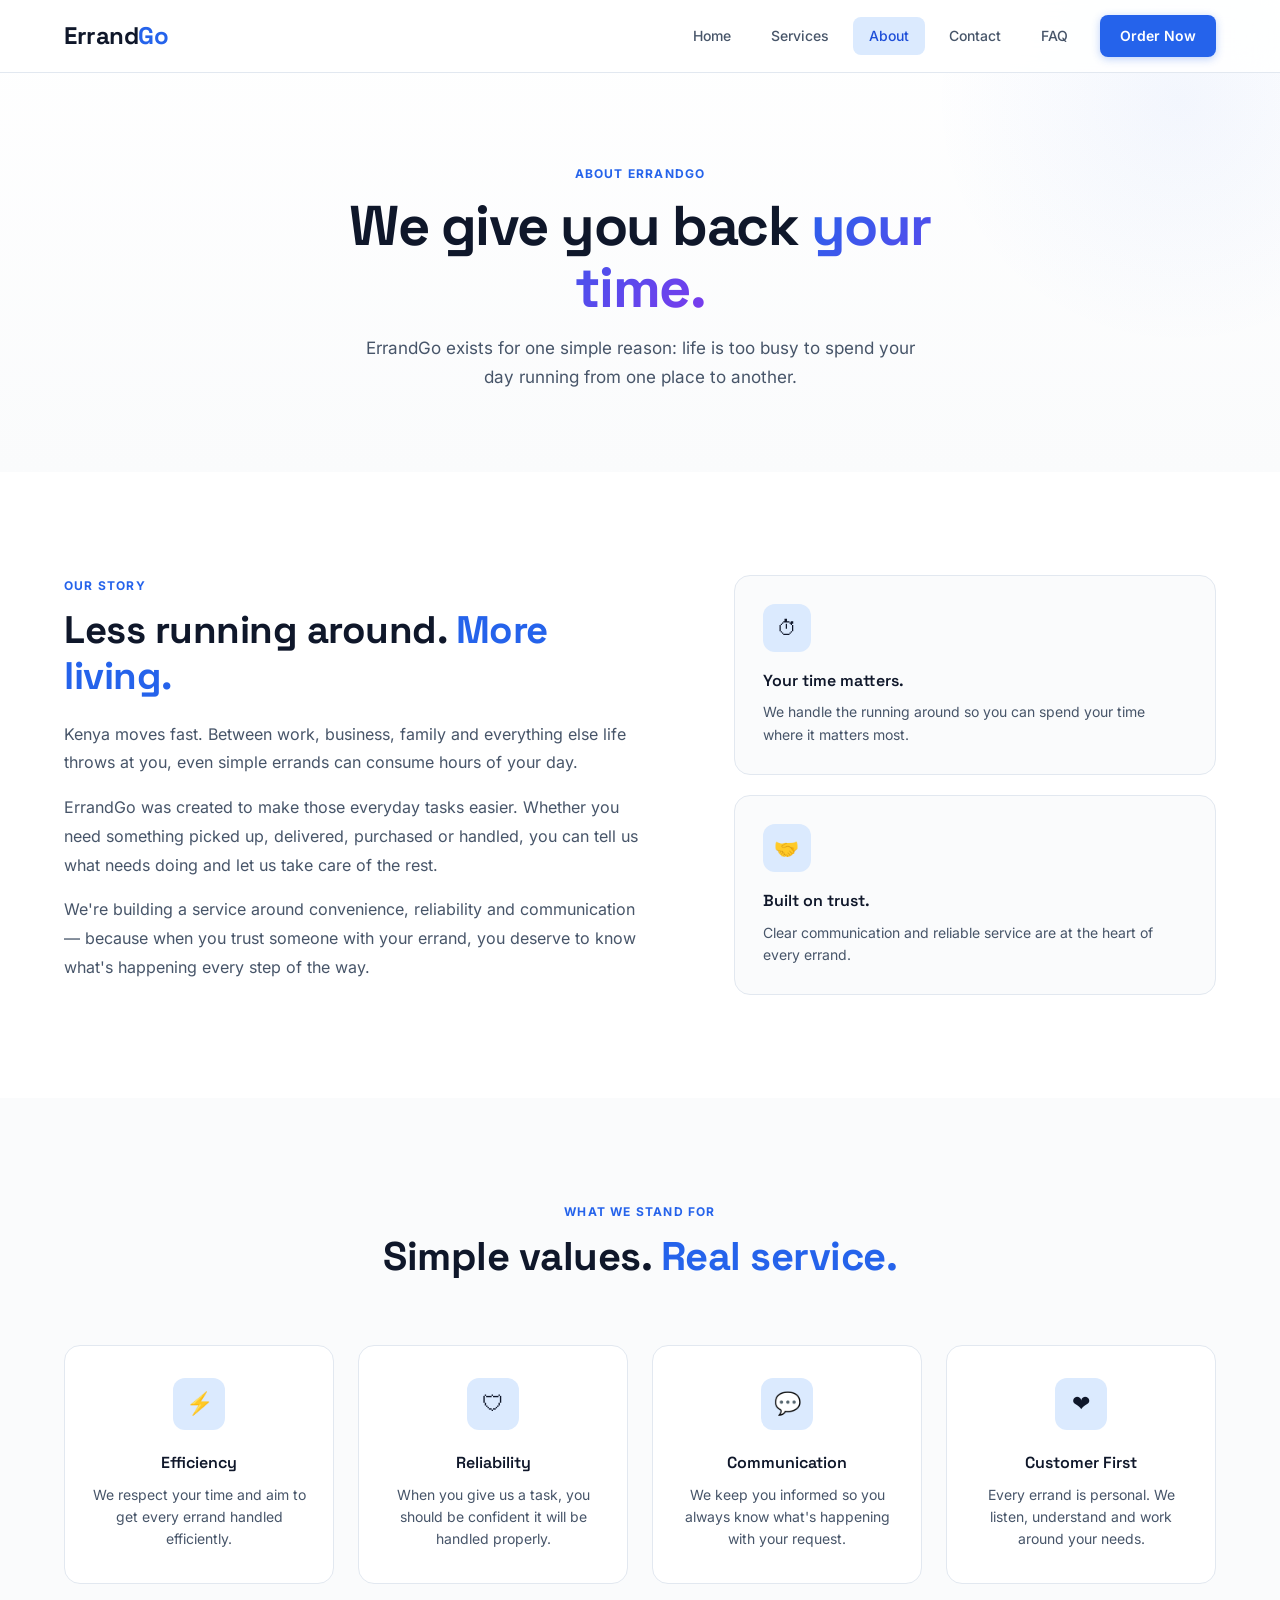
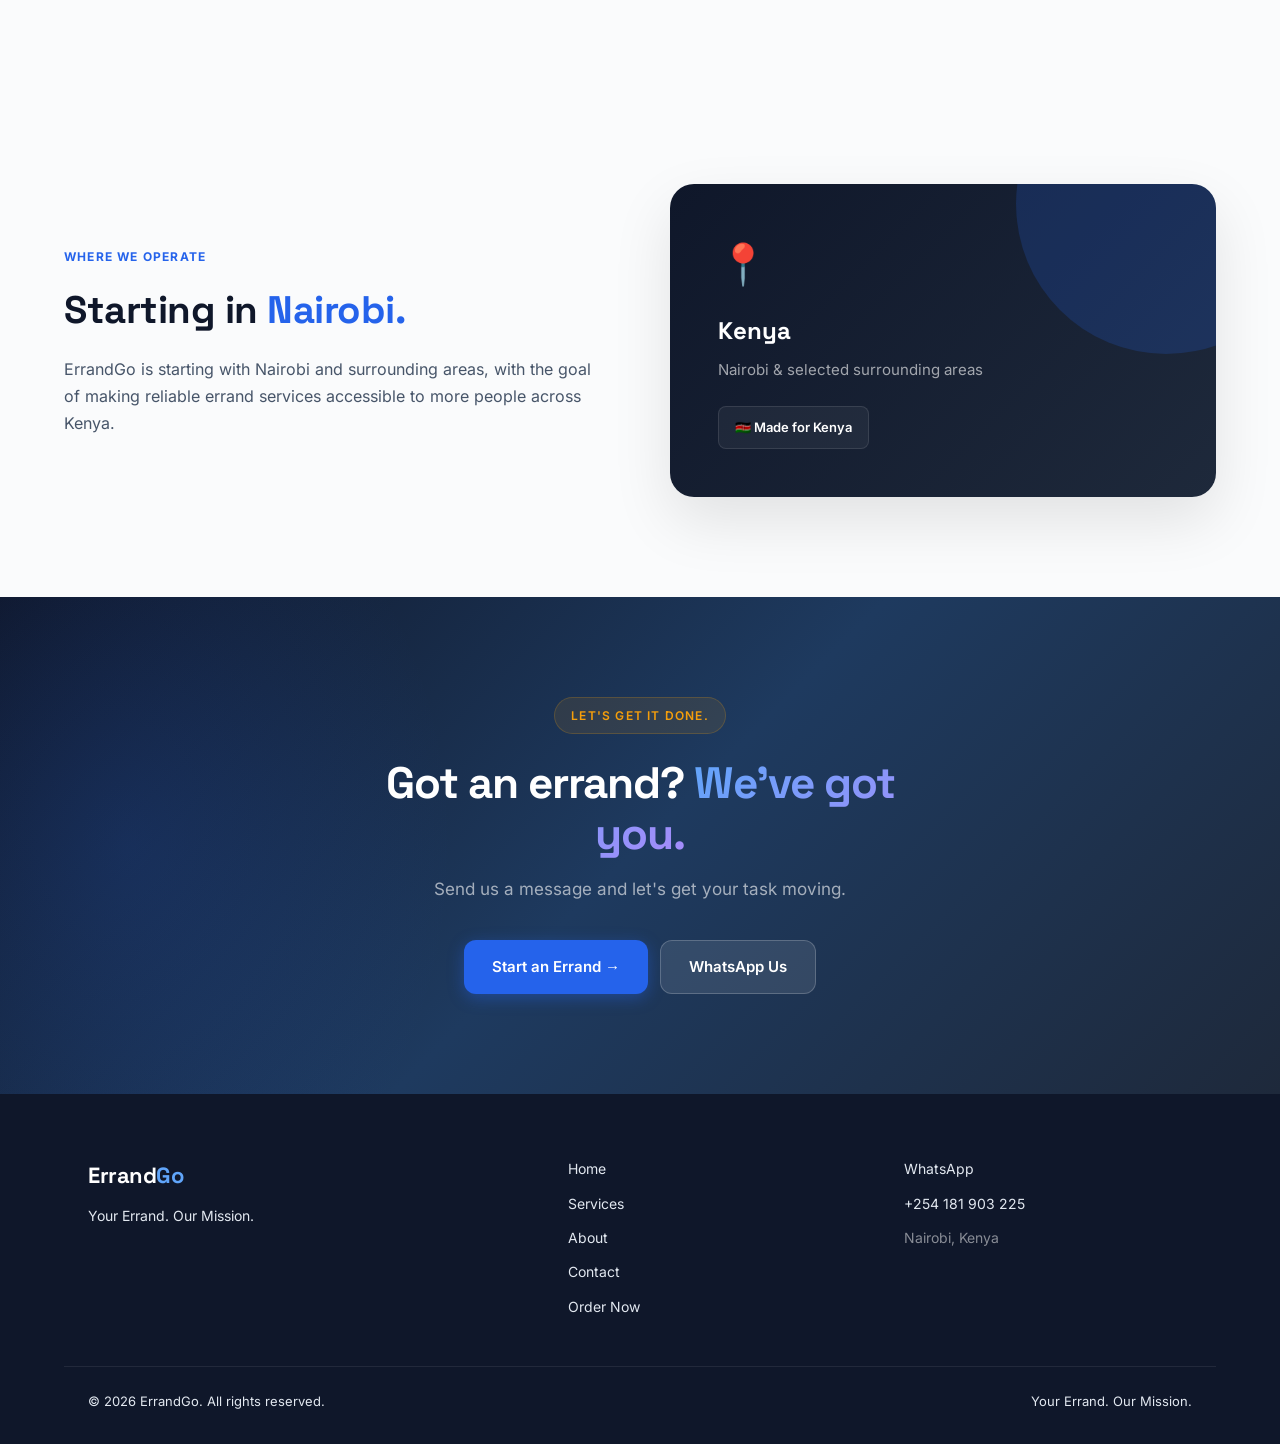
==== commit 95074d47: "Update WhatsApp contact number in about.html" ====
--- a/about.html
+++ b/about.html
@@ -248,7 +248,7 @@
             <p>Send us a message and let's get your task moving.</p>
             <div class="cta-buttons">
                 <a href="request.html" class="cta-button">Start an Errand &rarr;</a>
-                <a href="https://wa.me/254740987815?text=Hi%20ErrandGo%2C%20I%27d%20like%20to%20request%20an%20errand."
+                <a href="https://wa.me/254181903225?text=Hi%20ErrandGo%2C%20I%27d%20like%20to%20request%20an%20errand."
                    target="_blank" rel="noopener noreferrer" class="cta-button secondary">
                     WhatsApp Us
                 </a>
@@ -275,8 +275,8 @@
                 <a href="request.html">Order Now</a>
             </div>
             <div class="footer-contact">
-                <a href="https://wa.me/254740987815" target="_blank" rel="noopener noreferrer">WhatsApp</a>
-                <a href="tel:+254740987815">+254 740 987 815</a>
+                <a href="https://wa.me/254181903225" target="_blank" rel="noopener noreferrer">WhatsApp</a>
+                <a href="tel:+254181903225">+254 181 903 225</a>
                 <span>Nairobi, Kenya</span>
             </div>
         </div>
--- a/style.css
+++ b/style.css
@@ -133,7 +133,7 @@
     --color-surface: #ffffff;
     --color-text: #0f172a;
     --color-text-secondary: #475569;
-    --color-text-muted: #94a3b8;
+    --color-text-muted: #64748b;
     --color-primary: #2563eb;
     --color-primary-dark: #1d4ed8;
     --color-primary-light: #dbeafe;
@@ -141,6 +141,7 @@
     --color-accent-light: #fef3c7;
     --color-success: #16a34a;
     --color-success-light: #dcfce7;
+    --color-success-dark: #166534;
     --color-border: #e2e8f0;
     --color-border-light: #f1f5f9;
     --font-body: 'Inter', -apple-system, BlinkMacSystemFont, sans-serif;
@@ -264,7 +265,7 @@
 
 .nav-links a:hover,
 .nav-links a.active {
-    color: var(--color-primary);
+    color: var(--color-primary-dark);
     background: var(--color-primary-light);
 }
 
@@ -379,7 +380,7 @@
     font-weight: 600;
     text-transform: uppercase;
     letter-spacing: 0.8px;
-    color: var(--color-primary);
+    color: var(--color-primary-dark);
     background: var(--color-primary-light);
     padding: 8px 16px;
     border-radius: 100px;
@@ -536,7 +537,7 @@
 }
 
 .phone-top span:last-child {
-    color: #22c55e;
+    color: var(--color-success-dark);
 }
 
 .phone-main {
@@ -609,7 +610,7 @@
 
 .status-line small {
     font-size: 0.6875rem;
-    color: var(--color-text-muted);
+    color: var(--color-text-secondary);
 }
 
 .phone-bottom {
@@ -865,7 +866,6 @@
     font-size: 0.75rem;
     font-weight: 700;
     color: var(--color-text-muted);
-    opacity: 0.5;
 }
 
 .service-card h3 {
@@ -1049,7 +1049,7 @@
     font-family: var(--font-heading);
     font-size: 0.75rem;
     font-weight: 700;
-    color: var(--color-primary);
+    color: var(--color-primary-dark);
     background: var(--color-primary-light);
     width: 32px;
     height: 32px;
@@ -1136,7 +1136,7 @@
     align-items: center;
     justify-content: center;
     background: var(--color-success-light);
-    color: var(--color-success);
+    color: var(--color-success-dark);
     font-size: 0.75rem;
     font-weight: 700;
     border-radius: 50%;
@@ -1916,7 +1916,7 @@
     font-family: var(--font-heading);
     font-size: 0.75rem;
     font-weight: 700;
-    color: var(--color-primary);
+    color: var(--color-primary-dark);
     background: var(--color-primary-light);
     width: 32px;
     height: 32px;
@@ -2021,7 +2021,7 @@
     align-items: center;
     justify-content: center;
     background: var(--color-primary-light);
-    color: var(--color-primary);
+    color: var(--color-primary-dark);
     font-family: var(--font-heading);
     font-size: 0.75rem;
     font-weight: 700;
@@ -2595,7 +2595,7 @@
     padding: 13px 18px;
 
     background: #25D366;
-    color: #ffffff;
+    color: var(--color-text);
 
     border-radius: 50px;
 
@@ -2615,7 +2615,7 @@
 
     box-shadow: 0 12px 30px rgba(0, 0, 0, 0.25);
 
-    color: #ffffff;
+    color: var(--color-text);
 }
 
 .whatsapp-icon {
@@ -2824,7 +2824,7 @@
     border-radius: 50%;
 
     background: var(--color-primary-light);
-    color: var(--color-primary);
+    color: var(--color-primary-dark);
 
     font-size: 1.25rem;
     font-weight: 500;
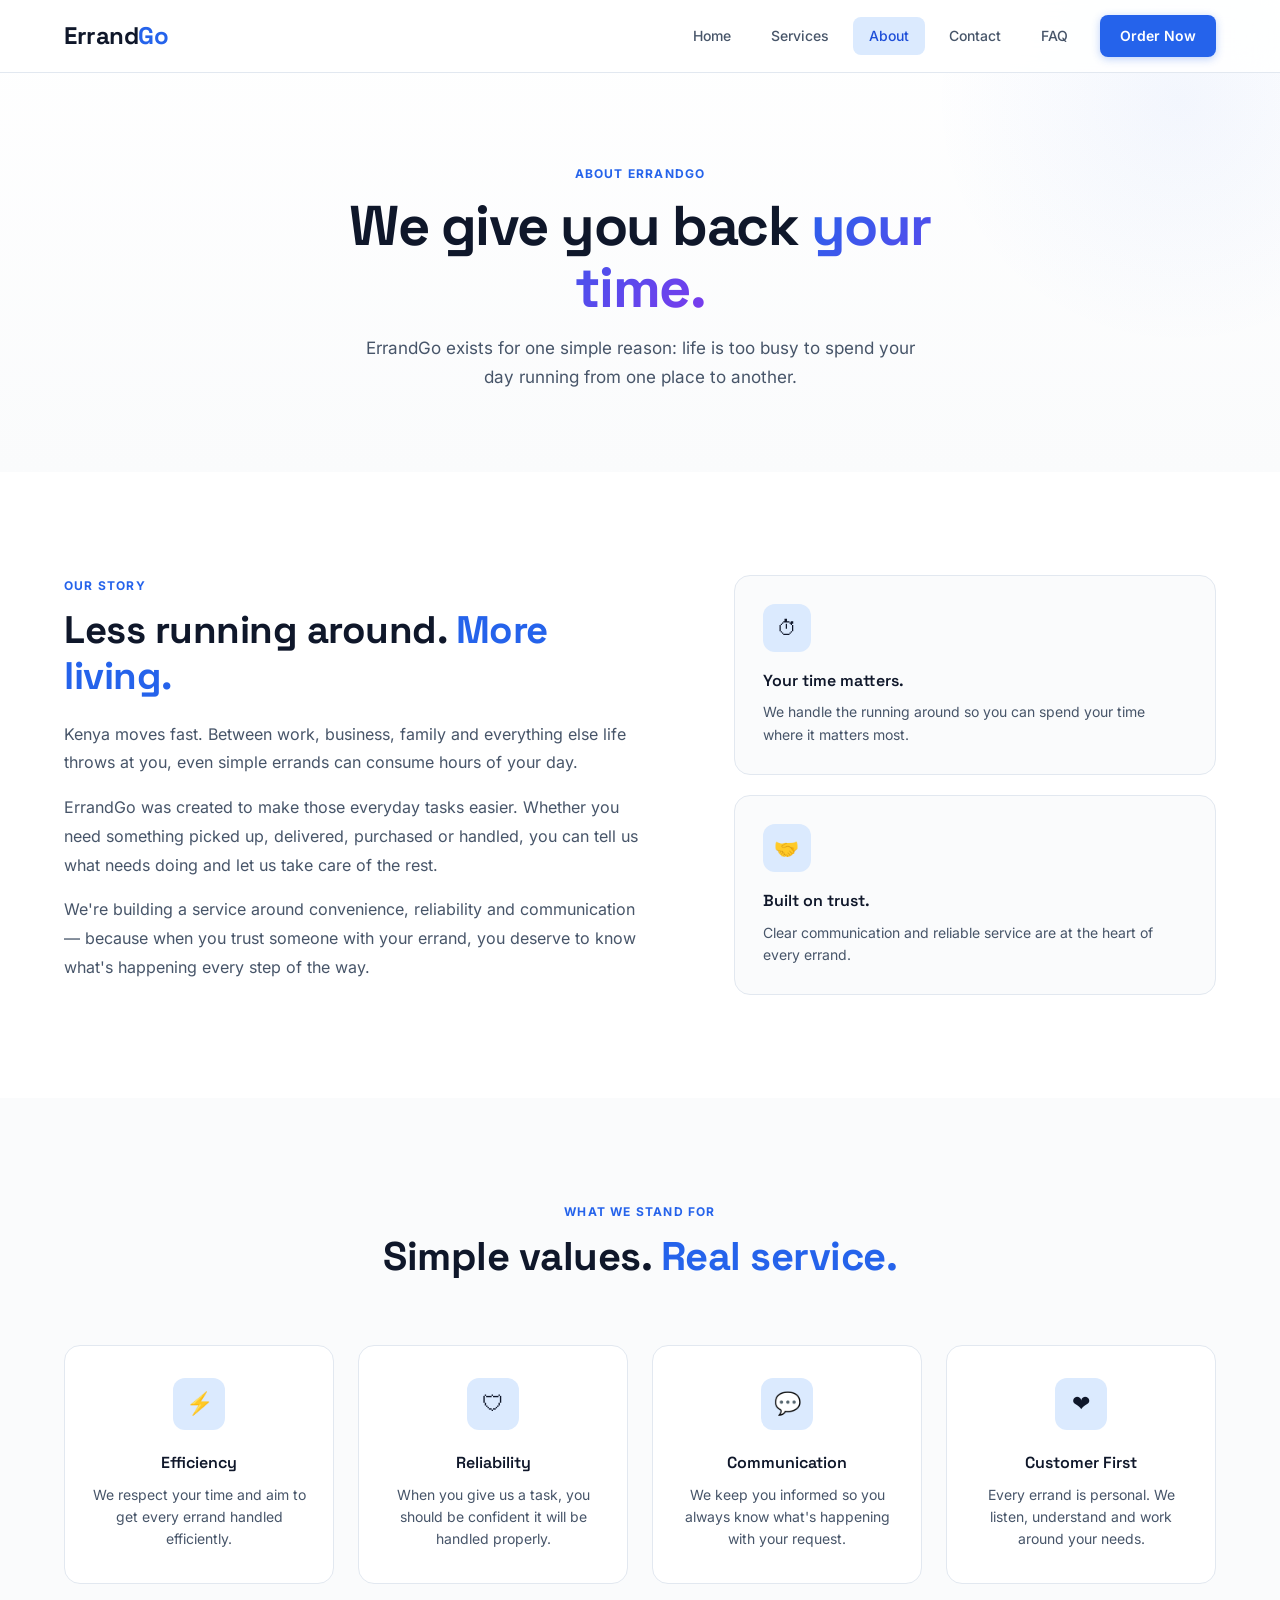
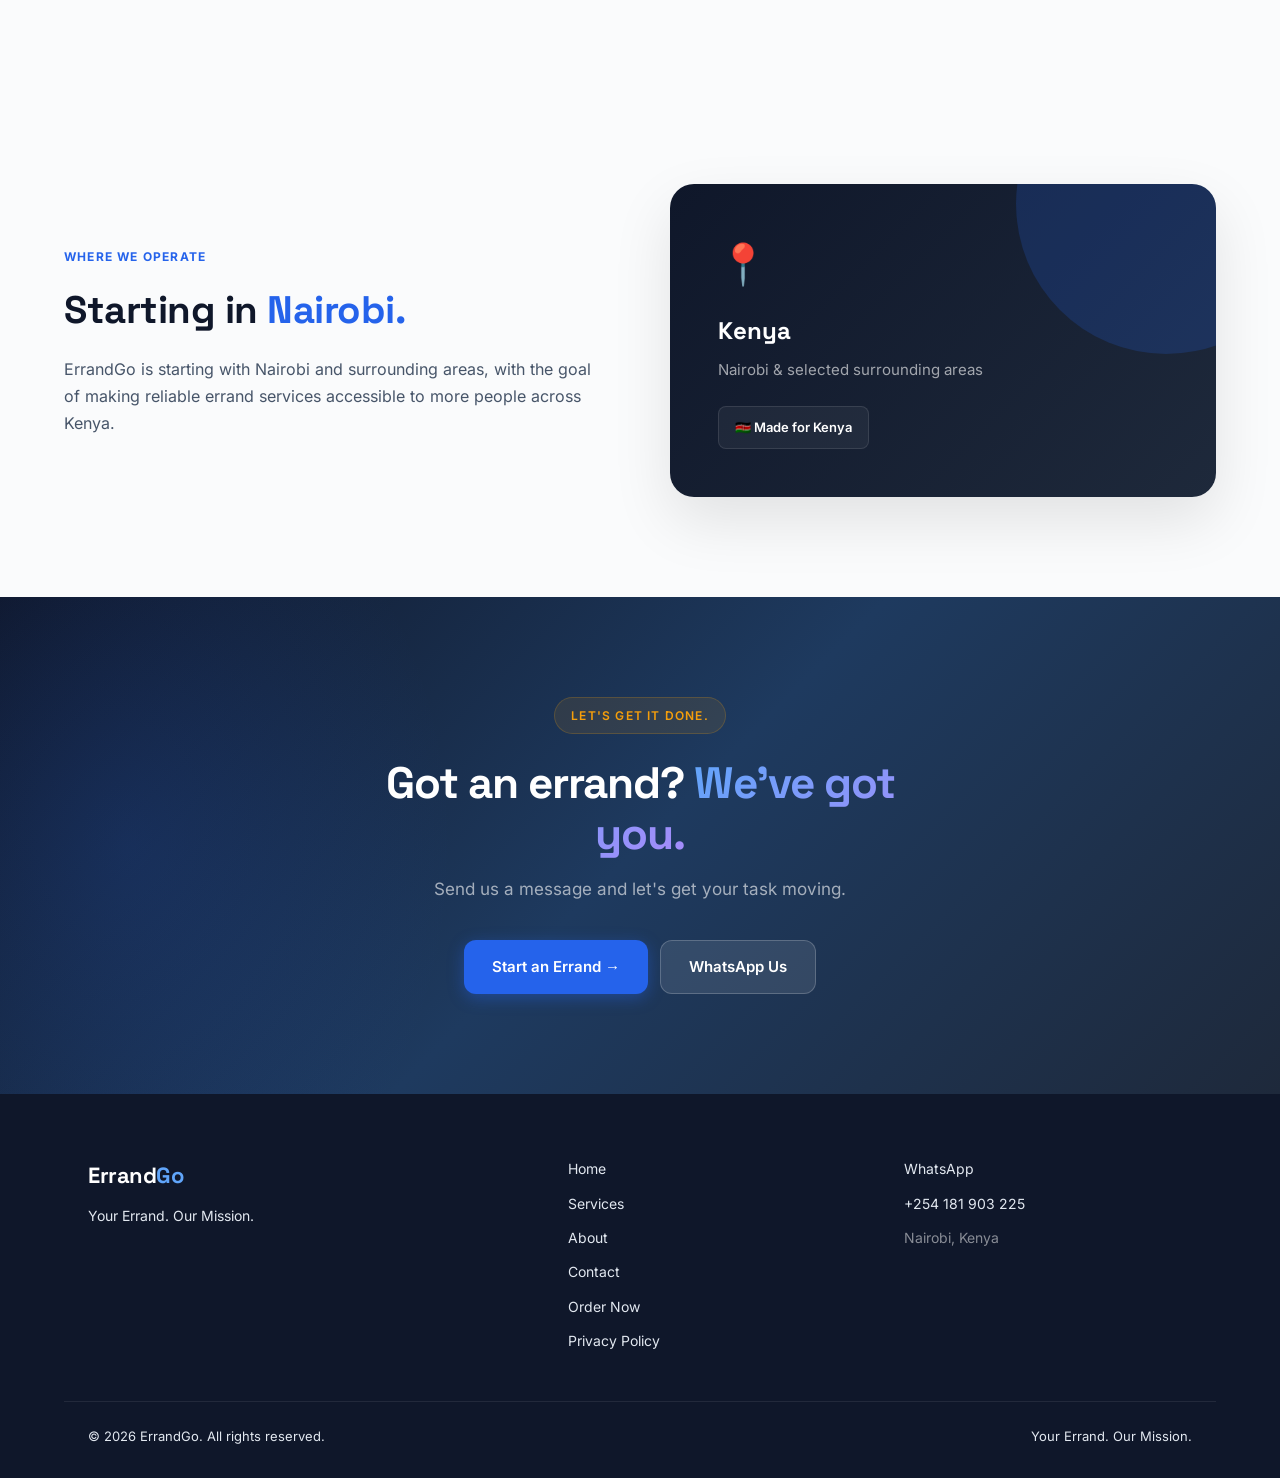
==== commit 7bc42602: "Add Privacy Policy link to footer" ====
--- a/about.html
+++ b/about.html
@@ -273,6 +273,7 @@
                 <a href="about.html">About</a>
                 <a href="contact.html">Contact</a>
                 <a href="request.html">Order Now</a>
+                <a href="privecy.html">Privacy Policy</a>
             </div>
             <div class="footer-contact">
                 <a href="https://wa.me/254181903225" target="_blank" rel="noopener noreferrer">WhatsApp</a>
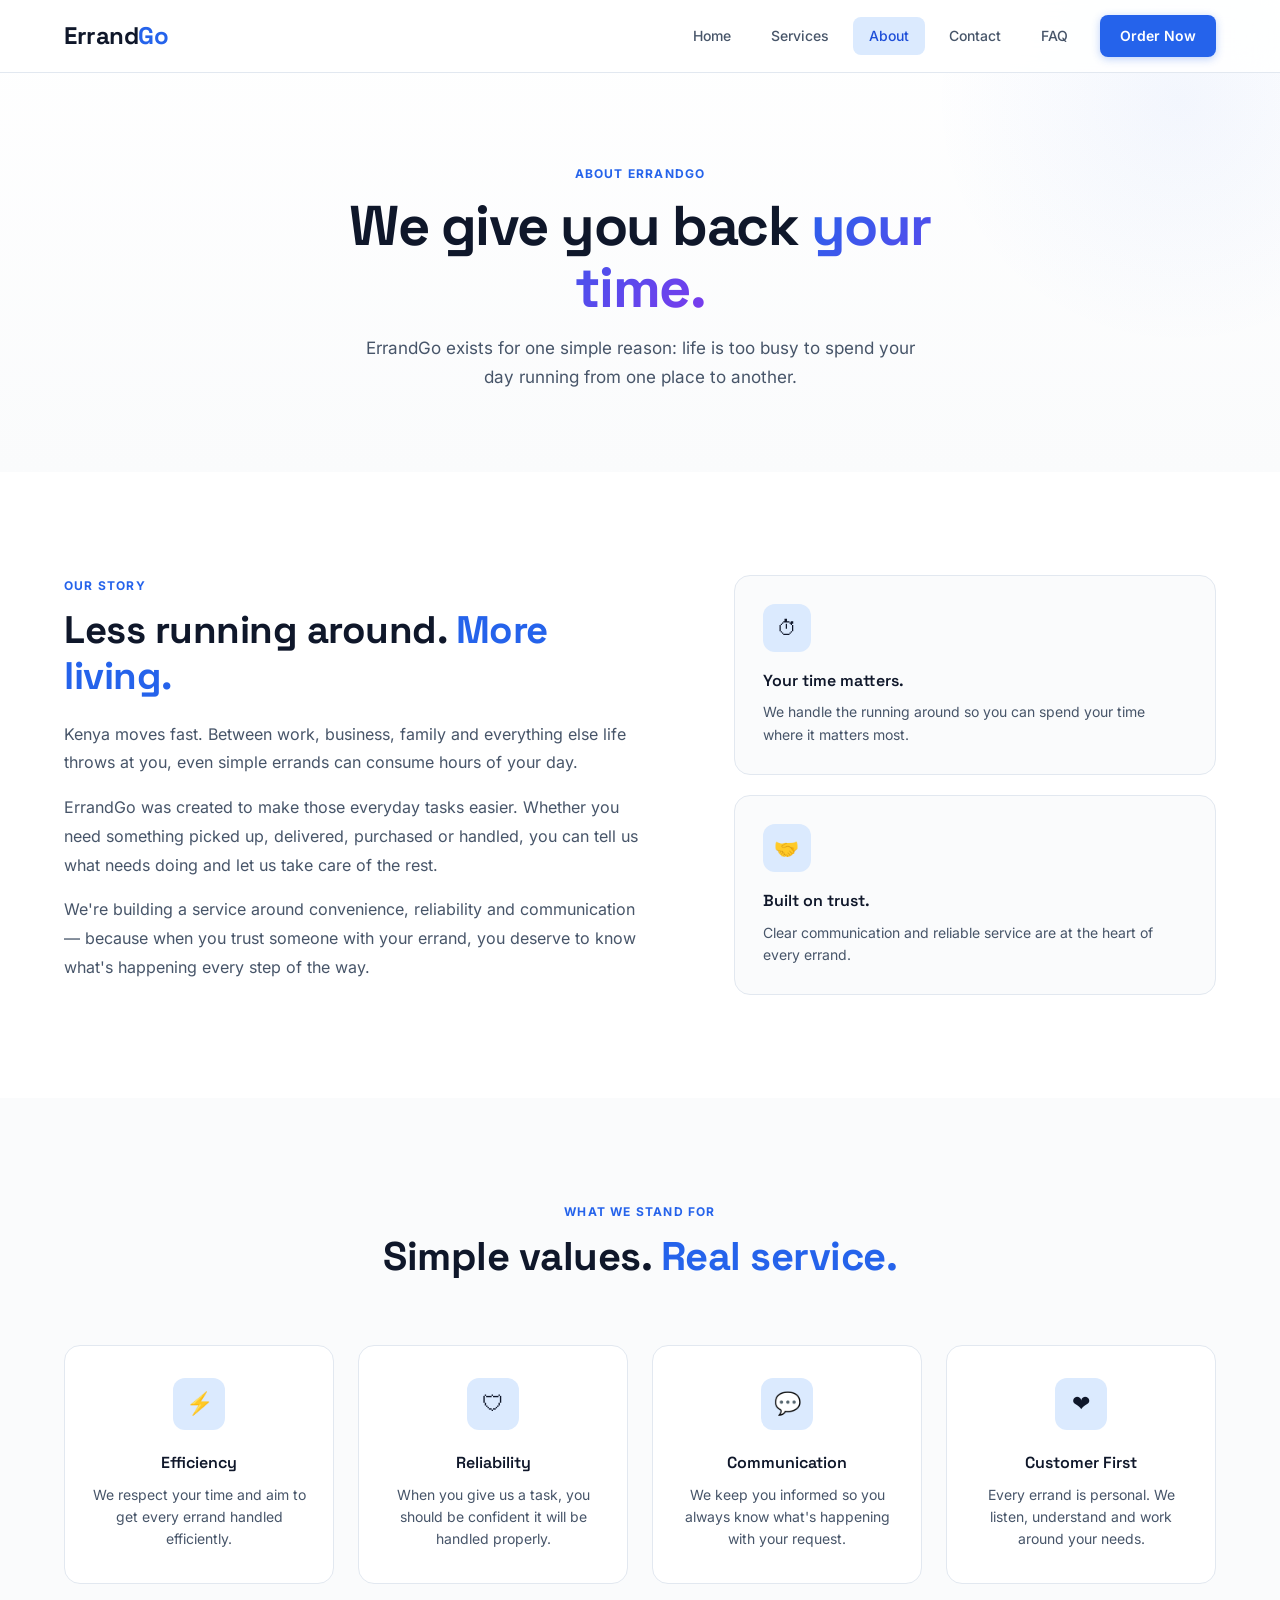
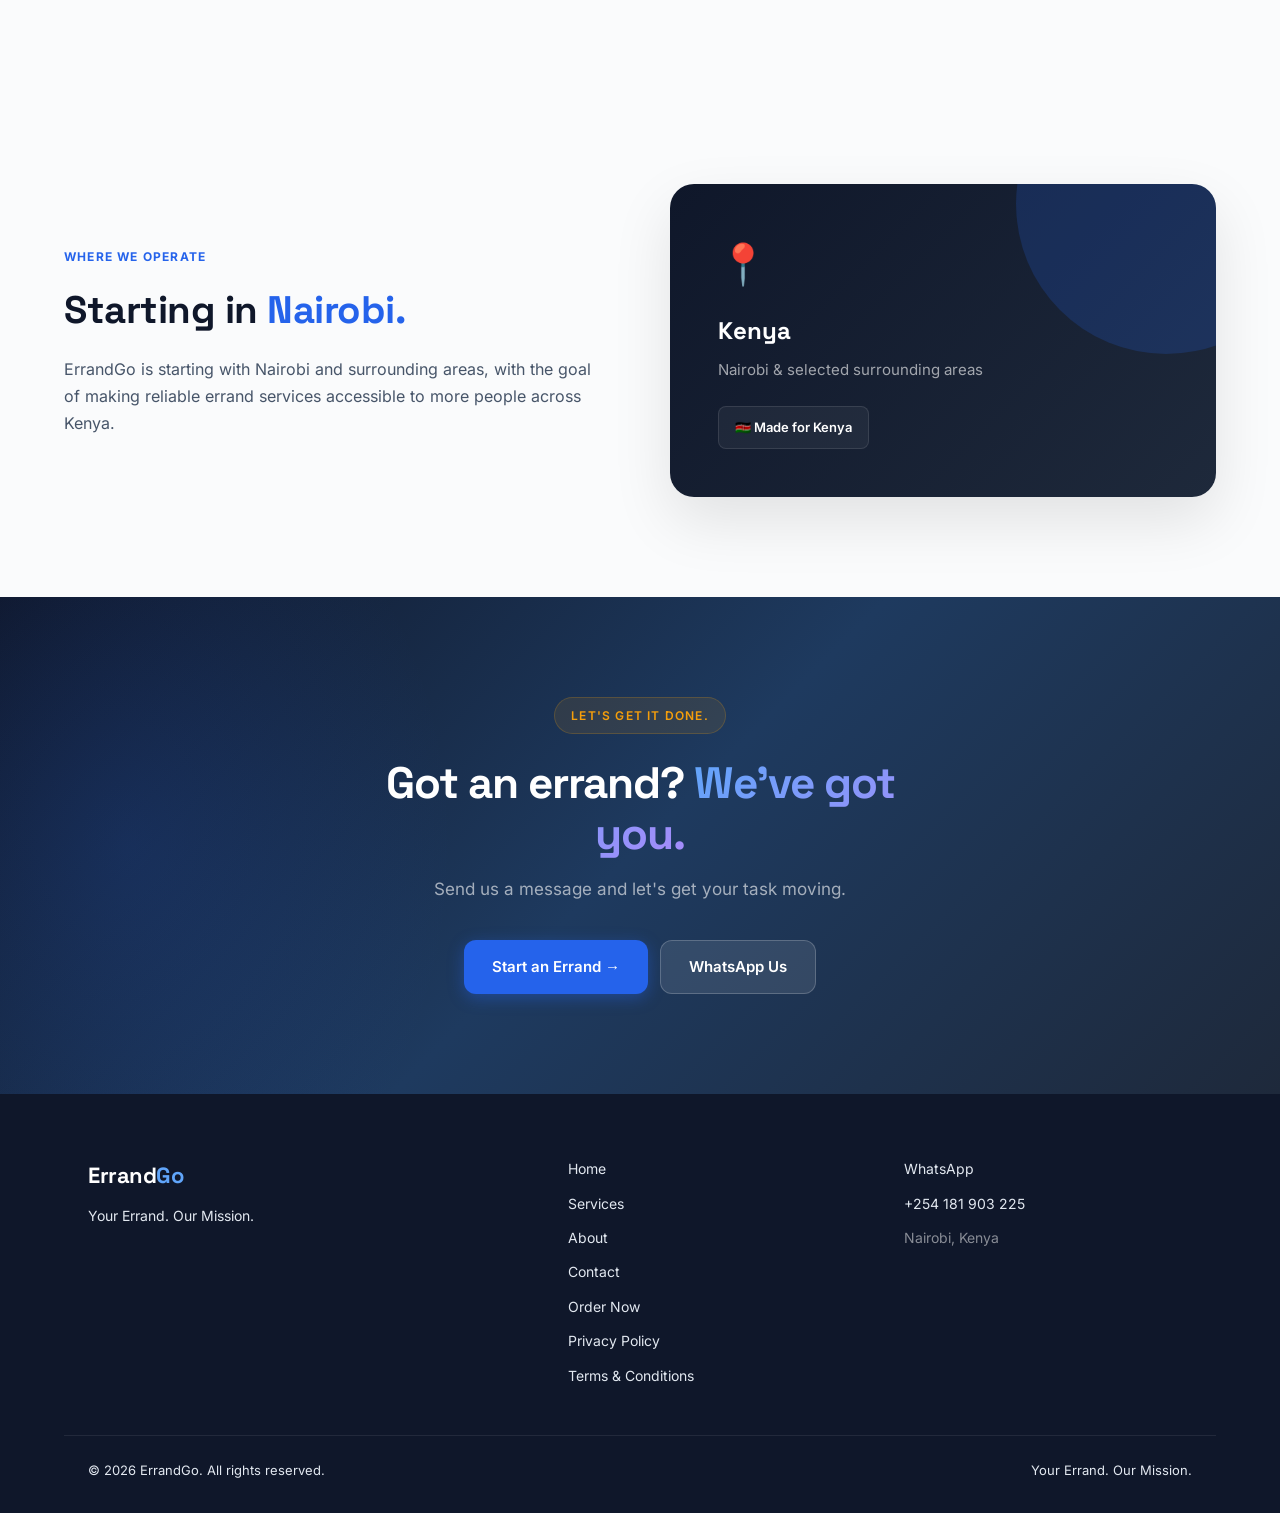
==== commit 15851201: "Add Terms & Conditions link to footer" ====
--- a/about.html
+++ b/about.html
@@ -274,6 +274,7 @@
                 <a href="contact.html">Contact</a>
                 <a href="request.html">Order Now</a>
                 <a href="privecy.html">Privacy Policy</a>
+                <a href="terms.html">Terms & Conditions</a>
             </div>
             <div class="footer-contact">
                 <a href="https://wa.me/254181903225" target="_blank" rel="noopener noreferrer">WhatsApp</a>
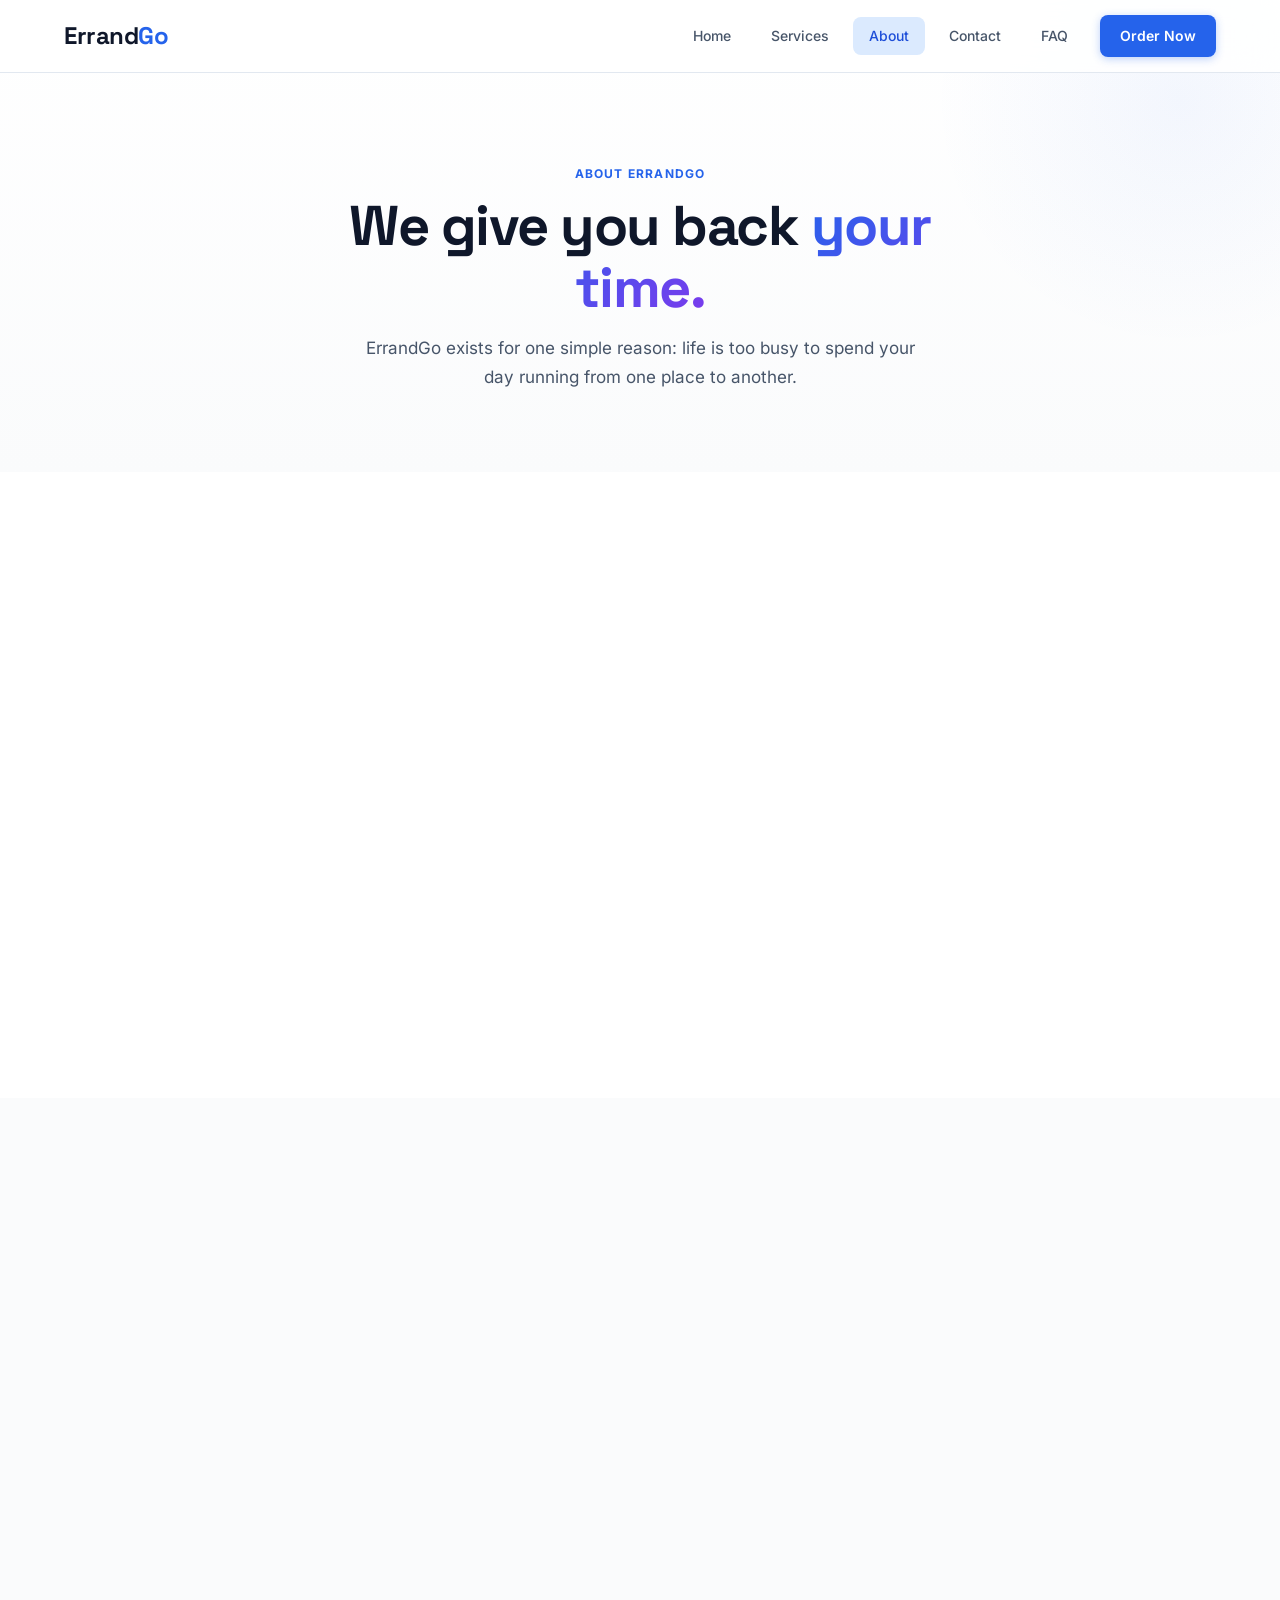
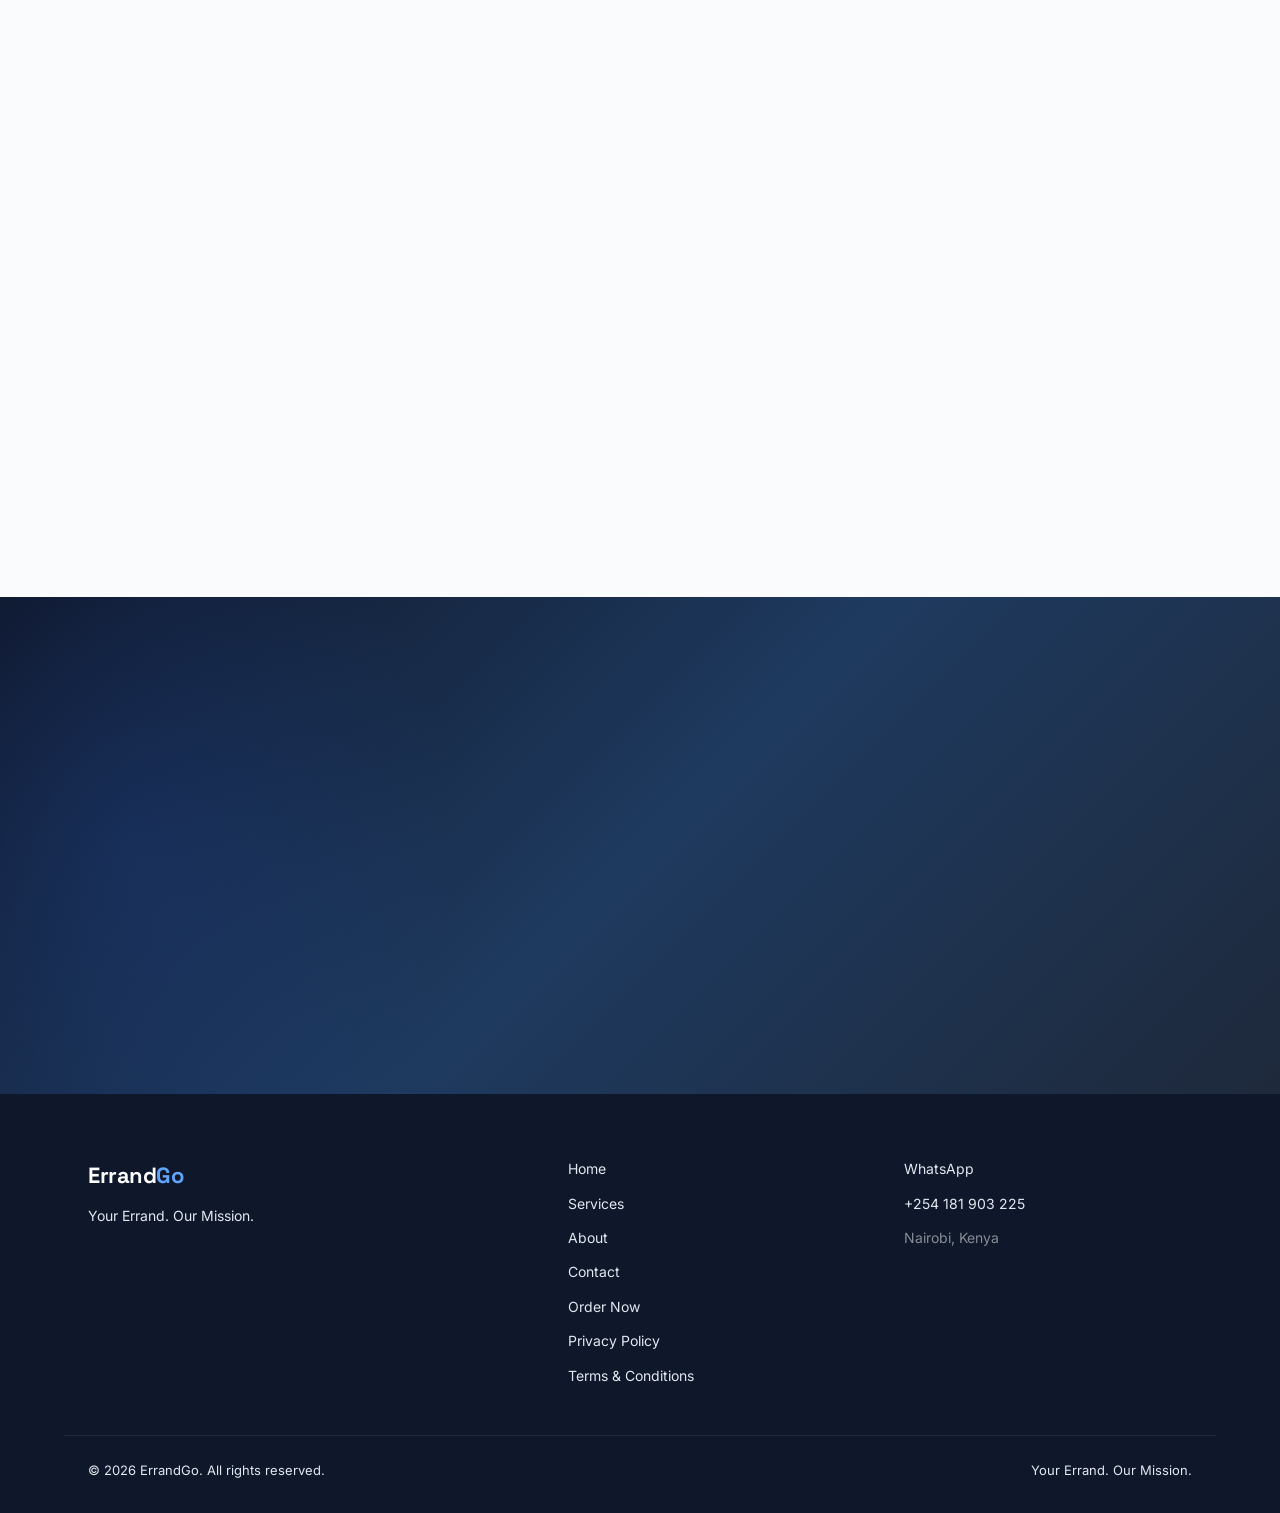
==== commit c1dd3f54: "Enhance SEO and fix Privacy Policy link Updated SEO meta descriptions and corrected a typo in the Pr" ====
--- a/about.html
+++ b/about.html
@@ -11,7 +11,7 @@
     <title>About ErrandGo Nairobi | Our Story & Mission</title>
 
     <meta name="description"
-          content="Learn about ErrandGo Nairobi, our mission and how we help individuals and businesses save time by handling everyday errands, shopping, deliveries and document runs.">
+      content="Learn about ErrandGo Nairobi, our mission and how we help individuals and businesses save time through shopping, deliveries, personal errands, dry cleaning and laundry runs, gift delivery, document runs and e-commerce fulfilment.">
 
     <meta name="author"
           content="ErrandGo Nairobi">
@@ -57,7 +57,7 @@
       content="About ErrandGo Nairobi | Our Story & Mission">
 
 <meta property="og:description"
-      content="Learn about ErrandGo Nairobi, our mission and how we help individuals and businesses save time by handling everyday errands, shopping, deliveries and document runs.">
+      content="Learn about ErrandGo Nairobi, our mission and how we help individuals and businesses save time through shopping, deliveries, personal errands, dry cleaning and laundry runs, gift delivery, document runs and e-commerce fulfilment.">
 
 <meta property="og:url"
       content="https://ochiengdaniel2002-art.github.io/errandgo-nairobi/about.html">
@@ -95,7 +95,7 @@
       content="About ErrandGo Nairobi | Our Story & Mission">
 
 <meta name="twitter:description"
-      content="Learn about ErrandGo Nairobi, our mission and how we help individuals and businesses save time by handling everyday errands, shopping, deliveries and document runs.">
+      content="Learn about ErrandGo Nairobi, our mission and how we help individuals and businesses save time through shopping, deliveries, personal errands, dry cleaning and laundry runs, gift delivery, document runs and e-commerce fulfilment.">
 
 <meta name="twitter:image"
       content="https://ochiengdaniel2002-art.github.io/errandgo-nairobi/og-image.png">
@@ -273,8 +273,8 @@
                 <a href="about.html">About</a>
                 <a href="contact.html">Contact</a>
                 <a href="request.html">Order Now</a>
-                <a href="privecy.html">Privacy Policy</a>
-                <a href="terms.html">Terms & Conditions</a>
+                <a href="privacy.html">Privacy Policy</a>
+                <a href="terms.html">Terms &amp; Conditions</a>
             </div>
             <div class="footer-contact">
                 <a href="https://wa.me/254181903225" target="_blank" rel="noopener noreferrer">WhatsApp</a>
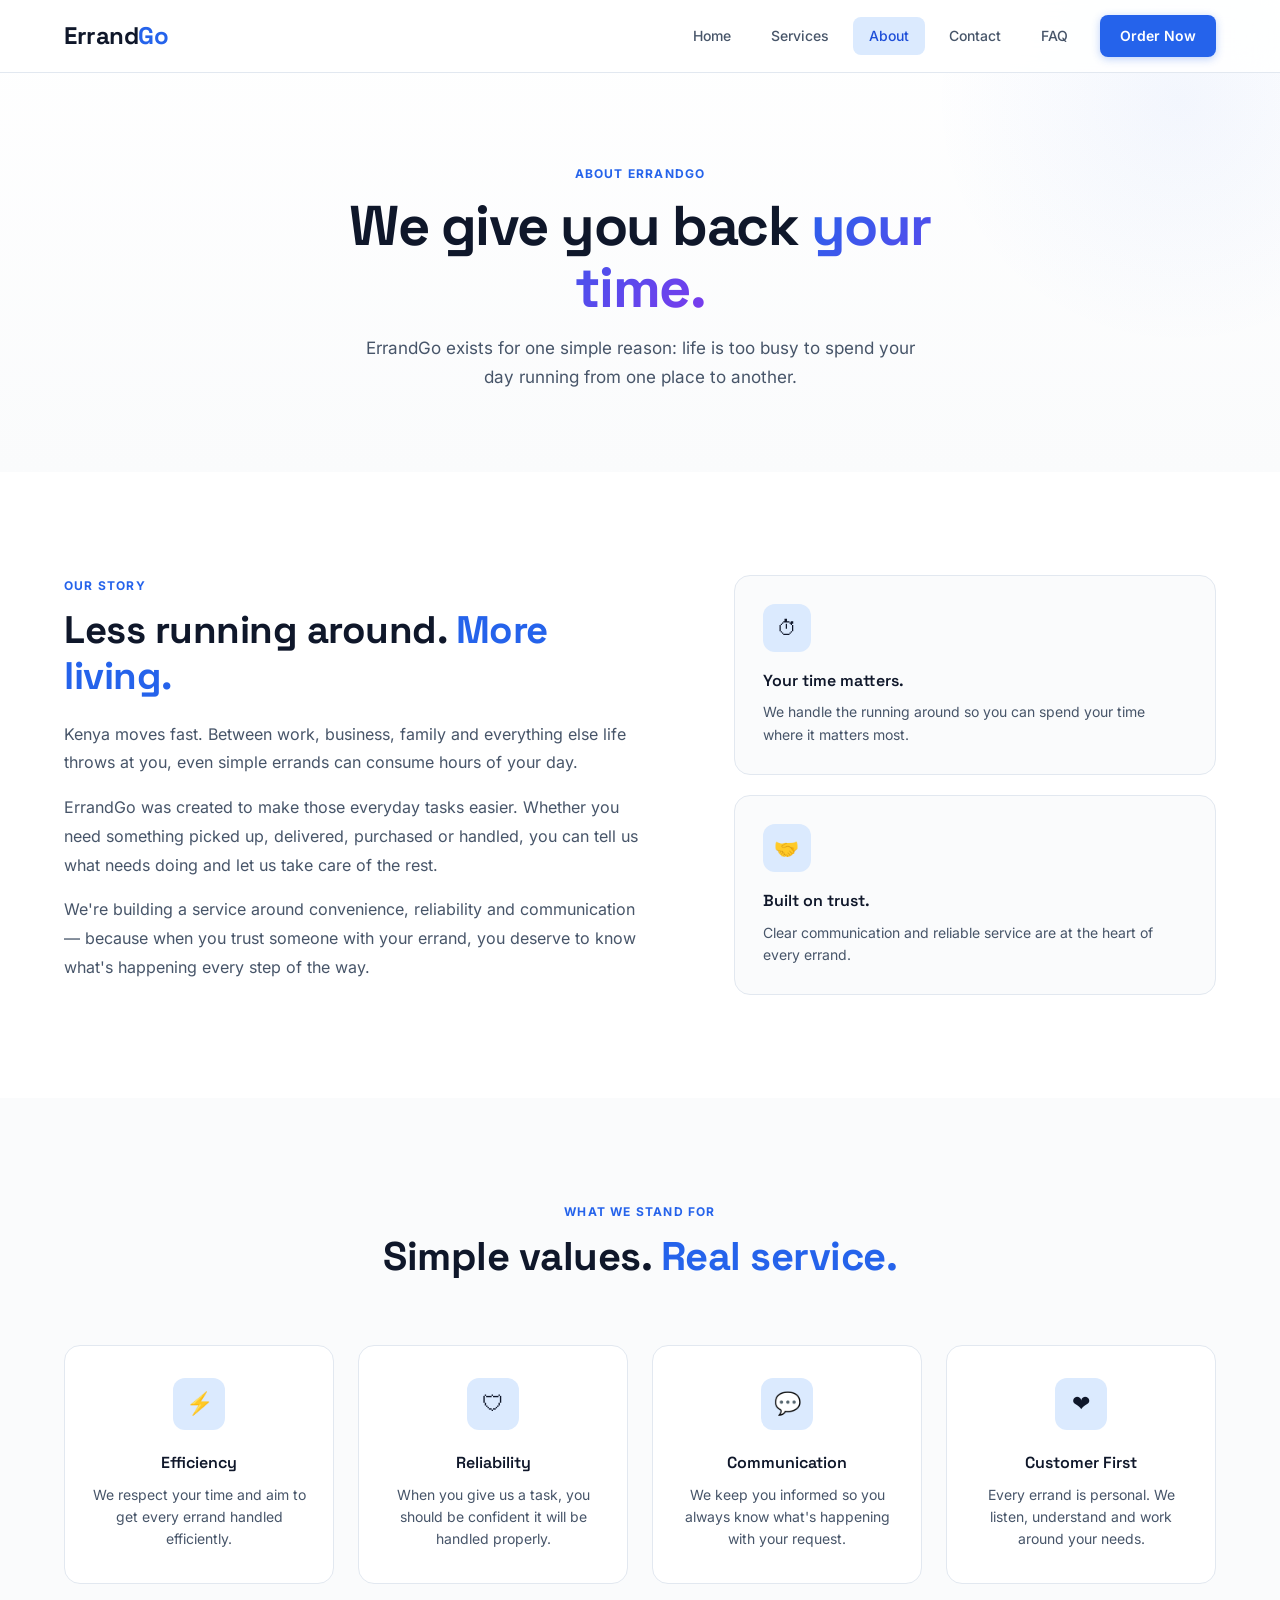
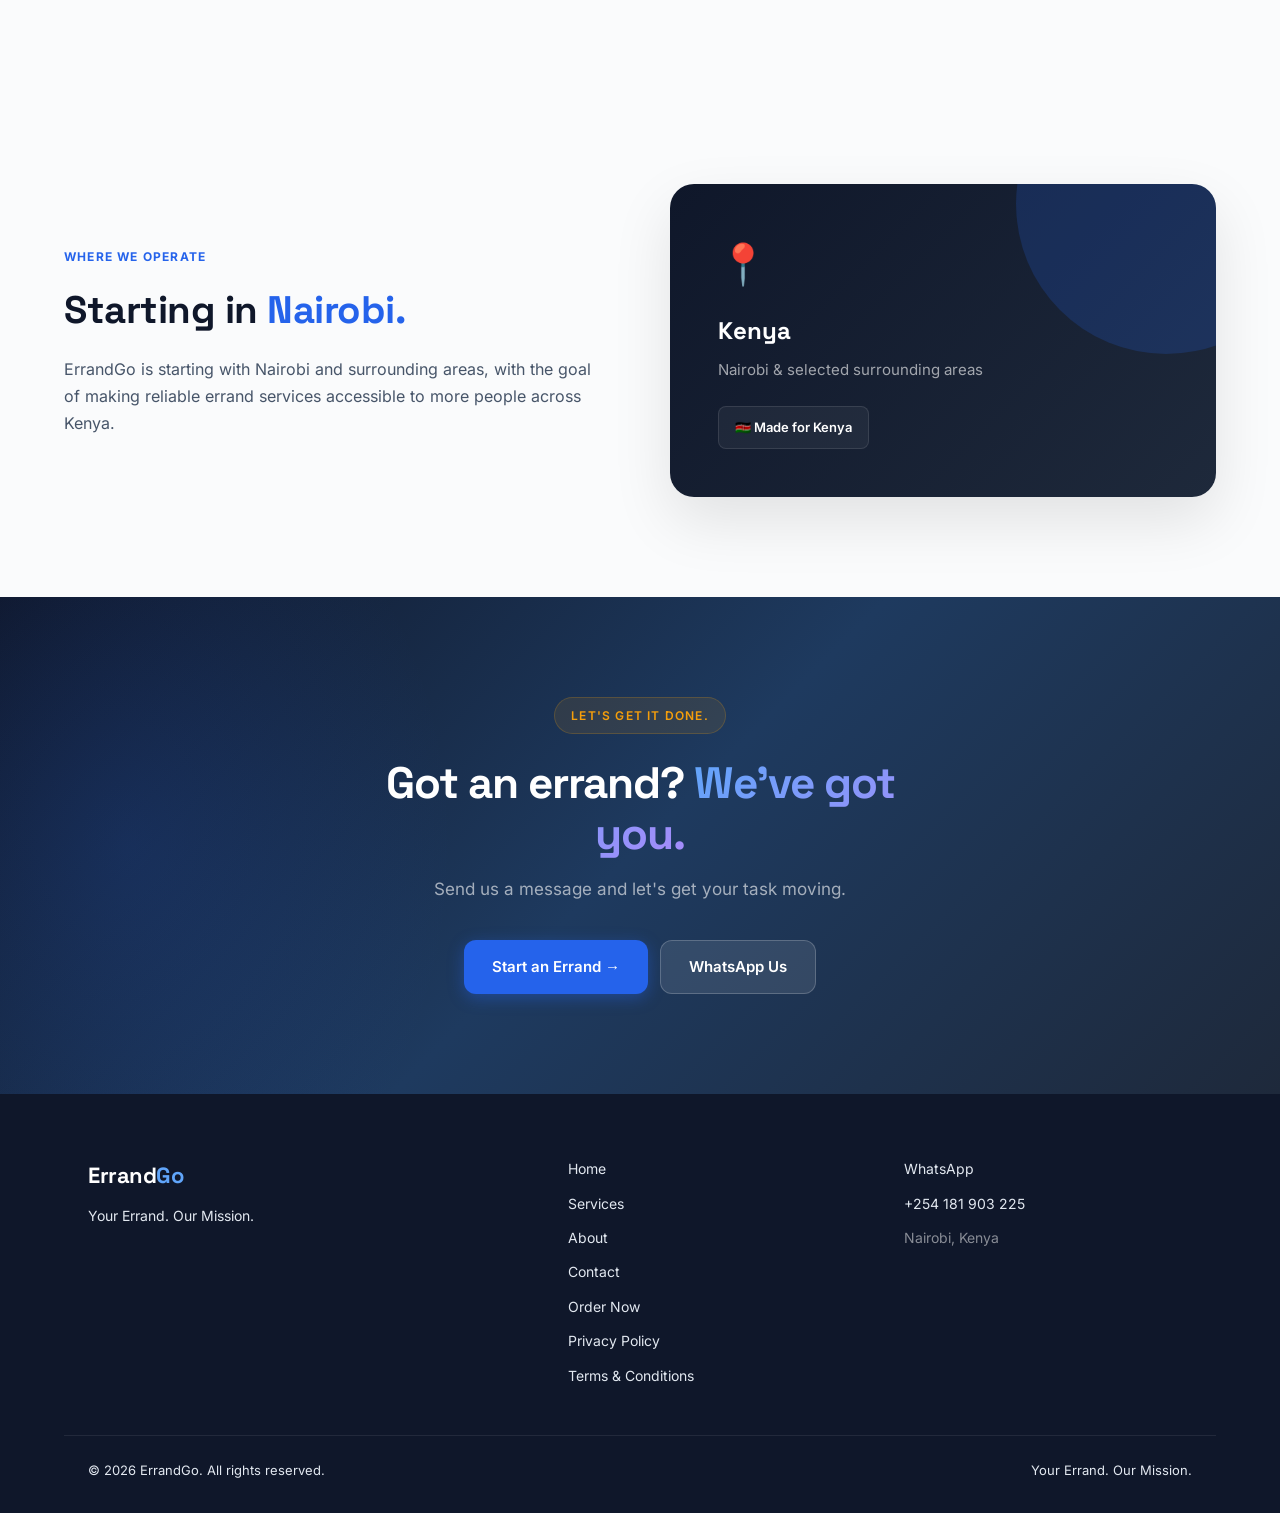
==== commit 9a82df7b: "Expand to 11 services, add privacy policy and terms pages, update contact number" ====
--- a/about.html
+++ b/about.html
@@ -292,4 +292,4 @@
 <script src="script.js" defer></script>
 
 </body>
-</html>
+</html>
--- a/style.css
+++ b/style.css
@@ -2662,10 +2662,6 @@
    PROFESSIONAL BOOKING FORM ENHANCEMENTS
 ========================================================= */
 
-
-
-
-
 /* Optional text */
 .optional {
     color: var(--color-text-muted) !important;
@@ -2730,10 +2726,6 @@
 /* Mobile */
 @media (max-width: 768px) {
 
-
-
-
-
     .request-card {
         border-radius: var(--radius-lg);
     }
@@ -2975,3 +2967,64 @@
 .footer a:hover {
     color: #ffffff;
 }
+
+/* =========================================================
+   LEGAL CONTENT (privacy.html / terms.html)
+========================================================= */
+
+.privacy-content {
+    max-width: 760px;
+}
+
+.privacy-content h2 {
+    font-family: var(--font-heading);
+    font-size: clamp(1.5rem, 2.5vw, 2rem);
+    font-weight: 700;
+    line-height: 1.2;
+    letter-spacing: -0.5px;
+    color: var(--color-text);
+    margin: 48px 0 16px;
+}
+
+.privacy-content h2:first-child {
+    margin-top: 0;
+}
+
+.privacy-content p,
+.privacy-content li {
+    font-size: 1rem;
+    line-height: 1.8;
+    color: var(--color-text-secondary);
+}
+
+.privacy-content p {
+    margin-bottom: 16px;
+}
+
+.privacy-content ul {
+    margin: 0 0 16px;
+    padding-left: 24px;
+}
+
+.privacy-content li {
+    margin-bottom: 8px;
+}
+
+.privacy-content a {
+    color: var(--color-primary);
+    text-decoration: underline;
+    text-underline-offset: 2px;
+}
+
+.privacy-content a:hover {
+    color: var(--color-primary-dark);
+}
+
+.privacy-content strong {
+    color: var(--color-text);
+}
+
+.page-hero-content small {
+    font-size: .875rem;
+    color: var(--color-text-muted);
+}
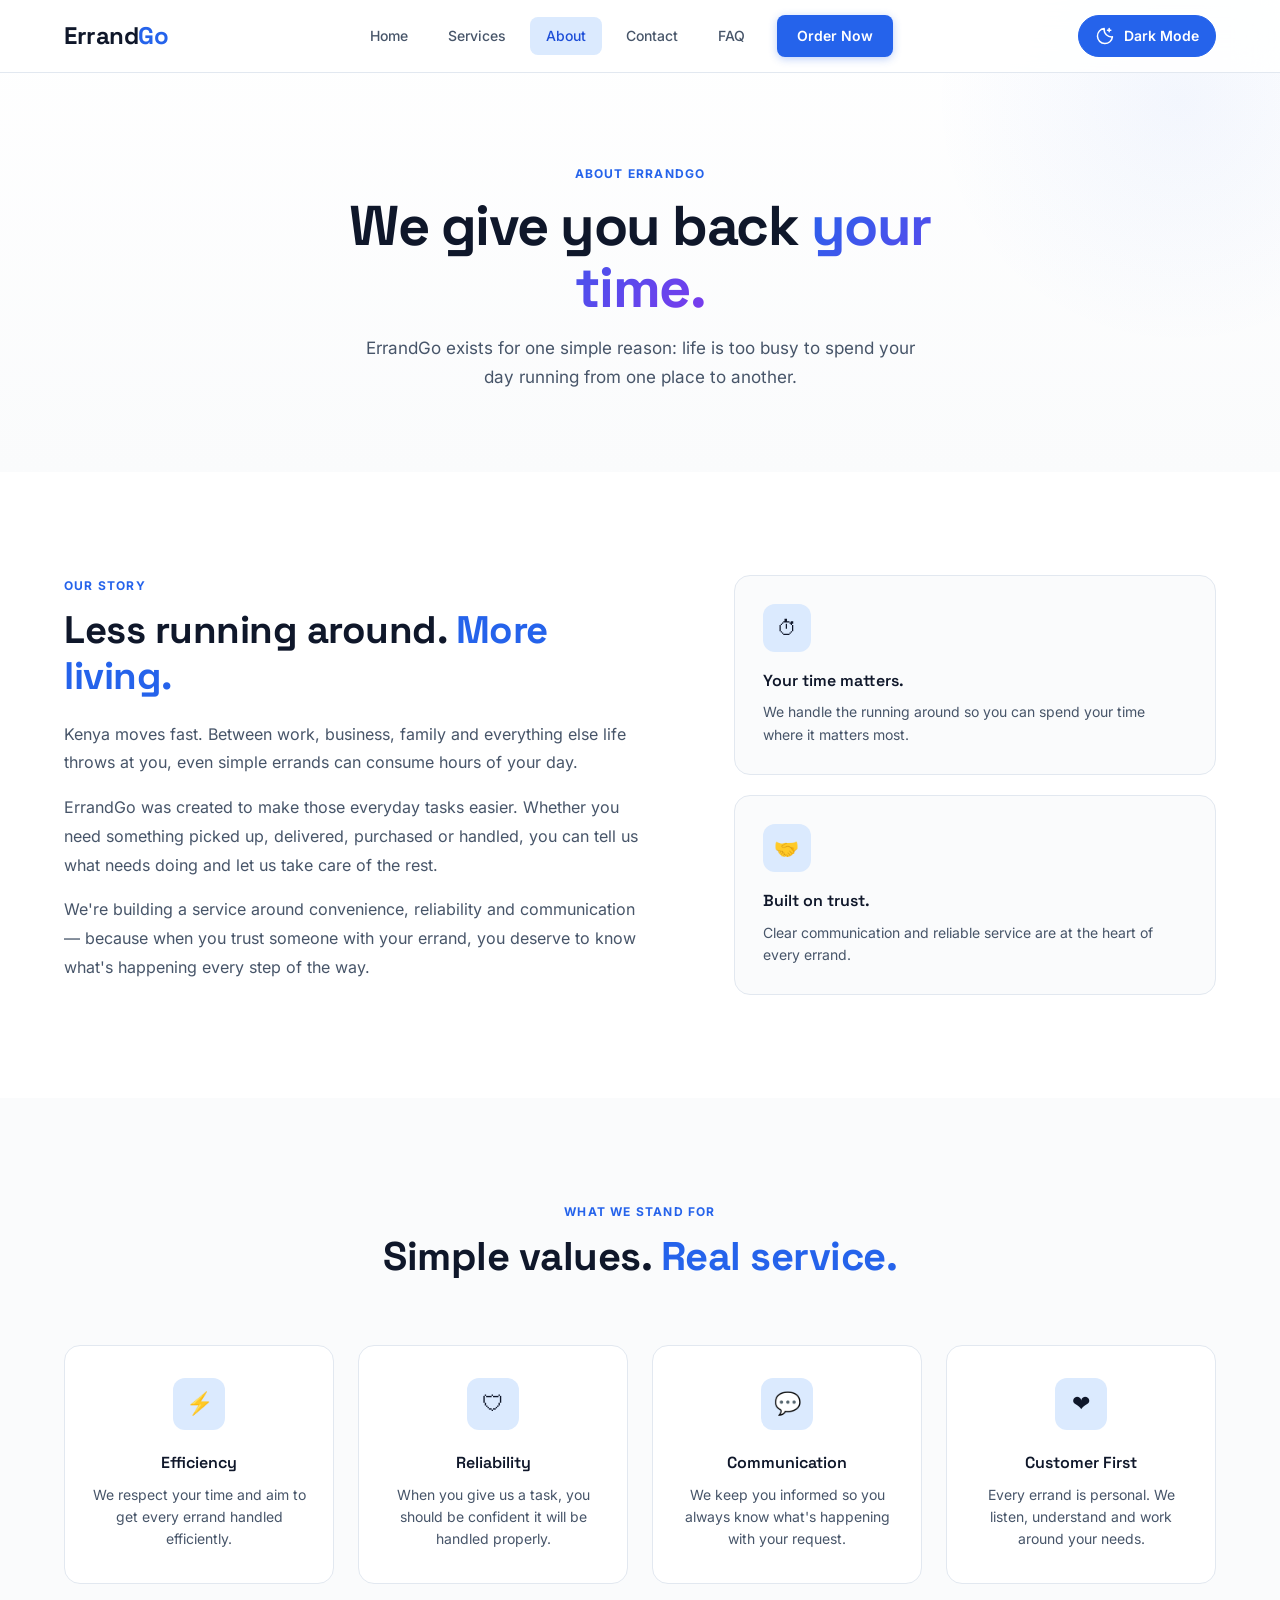
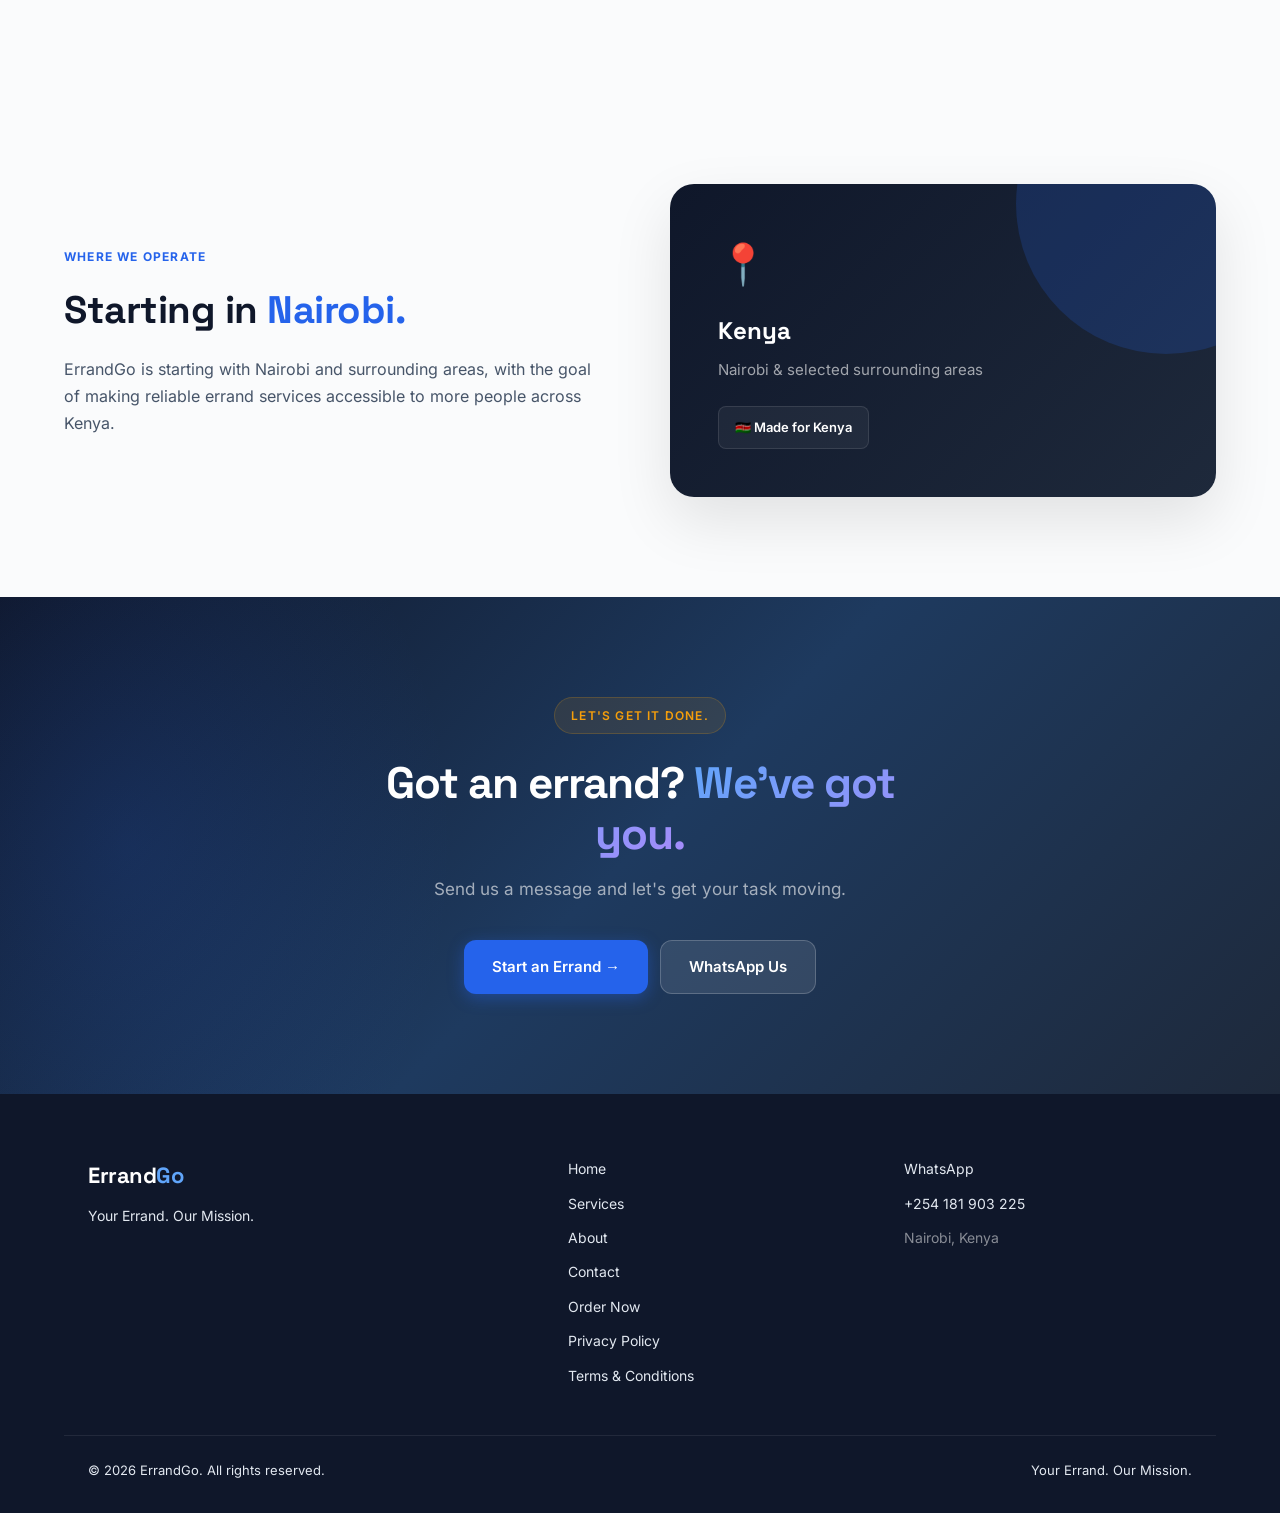
==== commit d21e40bc: "Implement dark mode toggle button in about.html Added a dark mode toggle button with an icon and lab" ====
--- a/about.html
+++ b/about.html
@@ -139,6 +139,27 @@
 <a href="index.html#faq">FAQ</a>
 <a href="request.html" class="nav-button">Order Now</a>
         </nav>
+
+<!-- Dark Mode Toggle -->
+<button
+    class="theme-toggle"
+    id="themeToggle"
+    type="button"
+    aria-label="Switch to dark mode"
+    title="Switch theme"
+>
+    <span id="themeIcon" class="theme-icon" aria-hidden="true">
+        <svg viewBox="0 0 24 24" fill="none"
+             stroke="currentColor" stroke-width="1.8"
+             stroke-linecap="round" stroke-linejoin="round">
+            <path d="M20.9 13A9 9 0 0 1 11 3.1
+                     9 9 0 1 0 20.9 13Z"></path>
+            <path d="M17 3v4"></path>
+            <path d="M15 5h4"></path>
+        </svg>
+    </span>
+    <span id="themeText">Dark Mode</span>
+</button>
 
         <button class="menu-toggle" id="menuToggle" type="button"
                 aria-label="Open navigation menu" aria-expanded="false" aria-controls="navLinks">
@@ -292,4 +313,4 @@
 <script src="script.js" defer></script>
 
 </body>
-</html>+</html>
--- a/style.css
+++ b/style.css
@@ -3028,3 +3028,308 @@
     font-size: .875rem;
     color: var(--color-text-muted);
 }
+
+/* =========================================================
+   21. ERRANDGO DARK MODE
+========================================================= */
+
+html[data-theme="dark"] {
+    color-scheme: dark;
+
+    --color-bg: #0b1120;
+    --color-surface: #111c2e;
+    --color-text: #f1f5f9;
+    --color-text-secondary: #cbd5e1;
+    --color-text-muted: #94a3b8;
+
+    --color-primary: #60a5fa;
+    --color-primary-dark: #93c5fd;
+    --color-primary-light: #1e3a5f;
+
+    --color-accent: #fbbf24;
+    --color-accent-light: #422006;
+
+    --color-success: #4ade80;
+    --color-success-light: #14532d;
+    --color-success-dark: #bbf7d0;
+
+    --color-border: #29364a;
+    --color-border-light: #1e293b;
+
+    --shadow-sm: 0 1px 2px rgba(0, 0, 0, 0.2);
+    --shadow-md: 0 4px 12px rgba(0, 0, 0, 0.25);
+    --shadow-lg: 0 12px 40px rgba(0, 0, 0, 0.3);
+    --shadow-xl: 0 24px 60px rgba(0, 0, 0, 0.35);
+}
+
+/* Navbar and mobile menu */
+html[data-theme="dark"] .navbar {
+    background: rgba(11, 17, 32, 0.94);
+}
+
+html[data-theme="dark"] .nav-links {
+    background: #111c2e;
+}
+
+html[data-theme="dark"] .menu-toggle:hover {
+    background: #29364a;
+}
+
+/* Main page backgrounds */
+html[data-theme="dark"] .hero,
+html[data-theme="dark"] .page-hero {
+    background: linear-gradient(180deg, #111c2e 0%, #0b1120 100%);
+}
+
+html[data-theme="dark"] .hero .hero-content > p {
+    color: #cbd5e1;
+}
+
+html[data-theme="dark"] .hero-trust .trust-icon,
+html[data-theme="dark"] .status-line,
+html[data-theme="dark"] .coverage-location {
+    background: #1e293b;
+}
+
+/* Cards and forms */
+html[data-theme="dark"] .service-card,
+html[data-theme="dark"] .faq-card,
+html[data-theme="dark"] .faq-item,
+html[data-theme="dark"] .value-card,
+html[data-theme="dark"] .highlight-card,
+html[data-theme="dark"] .coverage-card,
+html[data-theme="dark"] .request-card,
+html[data-theme="dark"] .contact-method {
+    background: var(--color-surface);
+    border-color: var(--color-border);
+    color: var(--color-text);
+}
+
+html[data-theme="dark"] .form-group input,
+html[data-theme="dark"] .form-group select,
+html[data-theme="dark"] .form-group textarea {
+    background: #0b1120;
+    color: #f1f5f9;
+    border-color: #374151;
+}
+
+html[data-theme="dark"] .form-group input::placeholder,
+html[data-theme="dark"] .form-group textarea::placeholder {
+    color: #94a3b8;
+}
+
+html[data-theme="dark"] .request-header {
+    background: linear-gradient(180deg, #1e293b, transparent);
+}
+
+html[data-theme="dark"] .booking-checkbox {
+    background: #0b1120;
+    border-color: var(--color-border);
+    color: var(--color-text-secondary);
+}
+
+/* FAQ */
+html[data-theme="dark"] .faq-question {
+    color: var(--color-text);
+}
+
+html[data-theme="dark"] .faq-icon {
+    background: #1e3a5f;
+    color: #bfdbfe;
+}
+
+/* Secondary buttons and links */
+html[data-theme="dark"] .hero-button.secondary {
+    background: var(--color-surface);
+    color: var(--color-text);
+    border-color: var(--color-border);
+}
+
+html[data-theme="dark"] .section-link a:hover,
+html[data-theme="dark"] .booking-checkbox:hover {
+    background: #1e3a5f;
+}
+
+/* Legal pages */
+html[data-theme="dark"] .privacy-content h2,
+html[data-theme="dark"] .privacy-content strong {
+    color: var(--color-text);
+}
+
+/* Smooth theme transition */
+body,
+.navbar,
+.nav-links,
+.service-card,
+.faq-item,
+.value-card,
+.highlight-card,
+.contact-method,
+.request-card {
+    transition:
+        background-color 0.25s ease,
+        color 0.25s ease,
+        border-color 0.25s ease;
+}
+
+/* Respect reduced-motion preference */
+@media (prefers-reduced-motion: reduce) {
+    body,
+    .navbar,
+    .nav-links,
+    .service-card,
+    .faq-item,
+    .value-card,
+    .highlight-card,
+    .contact-method,
+    .request-card {
+        transition: none;
+    }
+}
+
+/* =========================================
+   ERRANDGO NAIROBI — DARK MODE COLORS
+========================================= */
+
+:root {
+    color-scheme: light;
+    --bg-color: #fafbfc;
+    --text-color: #0f172a;
+    --card-bg: #ffffff;
+    --border-color: #e2e8f0;
+    --muted-text: #64748b;
+}
+
+:root[data-theme="dark"] {
+    color-scheme: dark;
+    --bg-color: #0f172a;
+    --text-color: #f1f5f9;
+    --card-bg: #1e293b;
+    --border-color: #334155;
+    --muted-text: #cbd5e1;
+}
+
+html[data-theme="dark"] body {
+    background-color: var(--bg-color);
+    color: var(--text-color);
+}
+
+html[data-theme="dark"] section,
+html[data-theme="dark"] .service-card,
+html[data-theme="dark"] .feature-card,
+html[data-theme="dark"] .faq-item,
+html[data-theme="dark"] .contact-card {
+    color: var(--text-color);
+}
+
+html[data-theme="dark"] .service-card,
+html[data-theme="dark"] .feature-card,
+html[data-theme="dark"] .faq-item,
+html[data-theme="dark"] .contact-card,
+html[data-theme="dark"] .request-form {
+    background-color: var(--card-bg);
+    border-color: var(--border-color);
+}
+
+html[data-theme="dark"] h1,
+html[data-theme="dark"] h2,
+html[data-theme="dark"] h3,
+html[data-theme="dark"] p,
+html[data-theme="dark"] label {
+    color: var(--text-color);
+}
+
+html[data-theme="dark"] input,
+html[data-theme="dark"] select,
+html[data-theme="dark"] textarea {
+    background-color: #1e293b;
+    color: #f1f5f9;
+    border-color: #475569;
+}
+
+html[data-theme="dark"] input::placeholder,
+html[data-theme="dark"] textarea::placeholder {
+    color: #94a3b8;
+}
+
+html[data-theme="dark"] footer {
+    background-color: #020617;
+    color: #f1f5f9;
+}
+
+html[data-theme="dark"] a:not(.btn):not(.logo) {
+    color: #93c5fd;
+}
+
+/* =========================================
+   ERRANDGO — MODERN THEME TOGGLE BUTTON
+========================================= */
+
+.theme-toggle {
+    display: inline-flex;
+    align-items: center;
+    justify-content: center;
+    gap: 9px;
+    padding: 10px 16px;
+    border: 1px solid #2563eb;
+    border-radius: 999px;
+    background: #2563eb;
+    color: #ffffff;
+    font-family: inherit;
+    font-size: 14px;
+    font-weight: 600;
+    line-height: 1.2;
+    white-space: nowrap;
+    cursor: pointer;
+    transition:
+        background-color 0.2s ease,
+        border-color 0.2s ease,
+        box-shadow 0.2s ease,
+        transform 0.2s ease;
+}
+
+.theme-toggle:hover {
+    background: #1d4ed8;
+    border-color: #1d4ed8;
+    box-shadow: 0 4px 12px rgba(37, 99, 235, 0.22);
+    transform: translateY(-1px);
+}
+
+.theme-toggle:focus-visible {
+    outline: 3px solid #93c5fd;
+    outline-offset: 3px;
+}
+
+.theme-icon {
+    display: inline-flex;
+    align-items: center;
+    justify-content: center;
+    width: 20px;
+    height: 20px;
+    flex-shrink: 0;
+}
+
+.theme-icon svg {
+    display: block;
+    width: 20px;
+    height: 20px;
+}
+
+/* Dark mode button appearance */
+html[data-theme="dark"] .theme-toggle {
+    background: #1e40af;
+    border-color: #60a5fa;
+    color: #ffffff;
+}
+
+html[data-theme="dark"] .theme-toggle:hover {
+    background: #1d4ed8;
+}
+
+/* Smaller screens */
+@media (max-width: 768px) {
+    .theme-toggle {
+        padding: 10px 14px;
+        font-size: 13px;
+    }
+}
